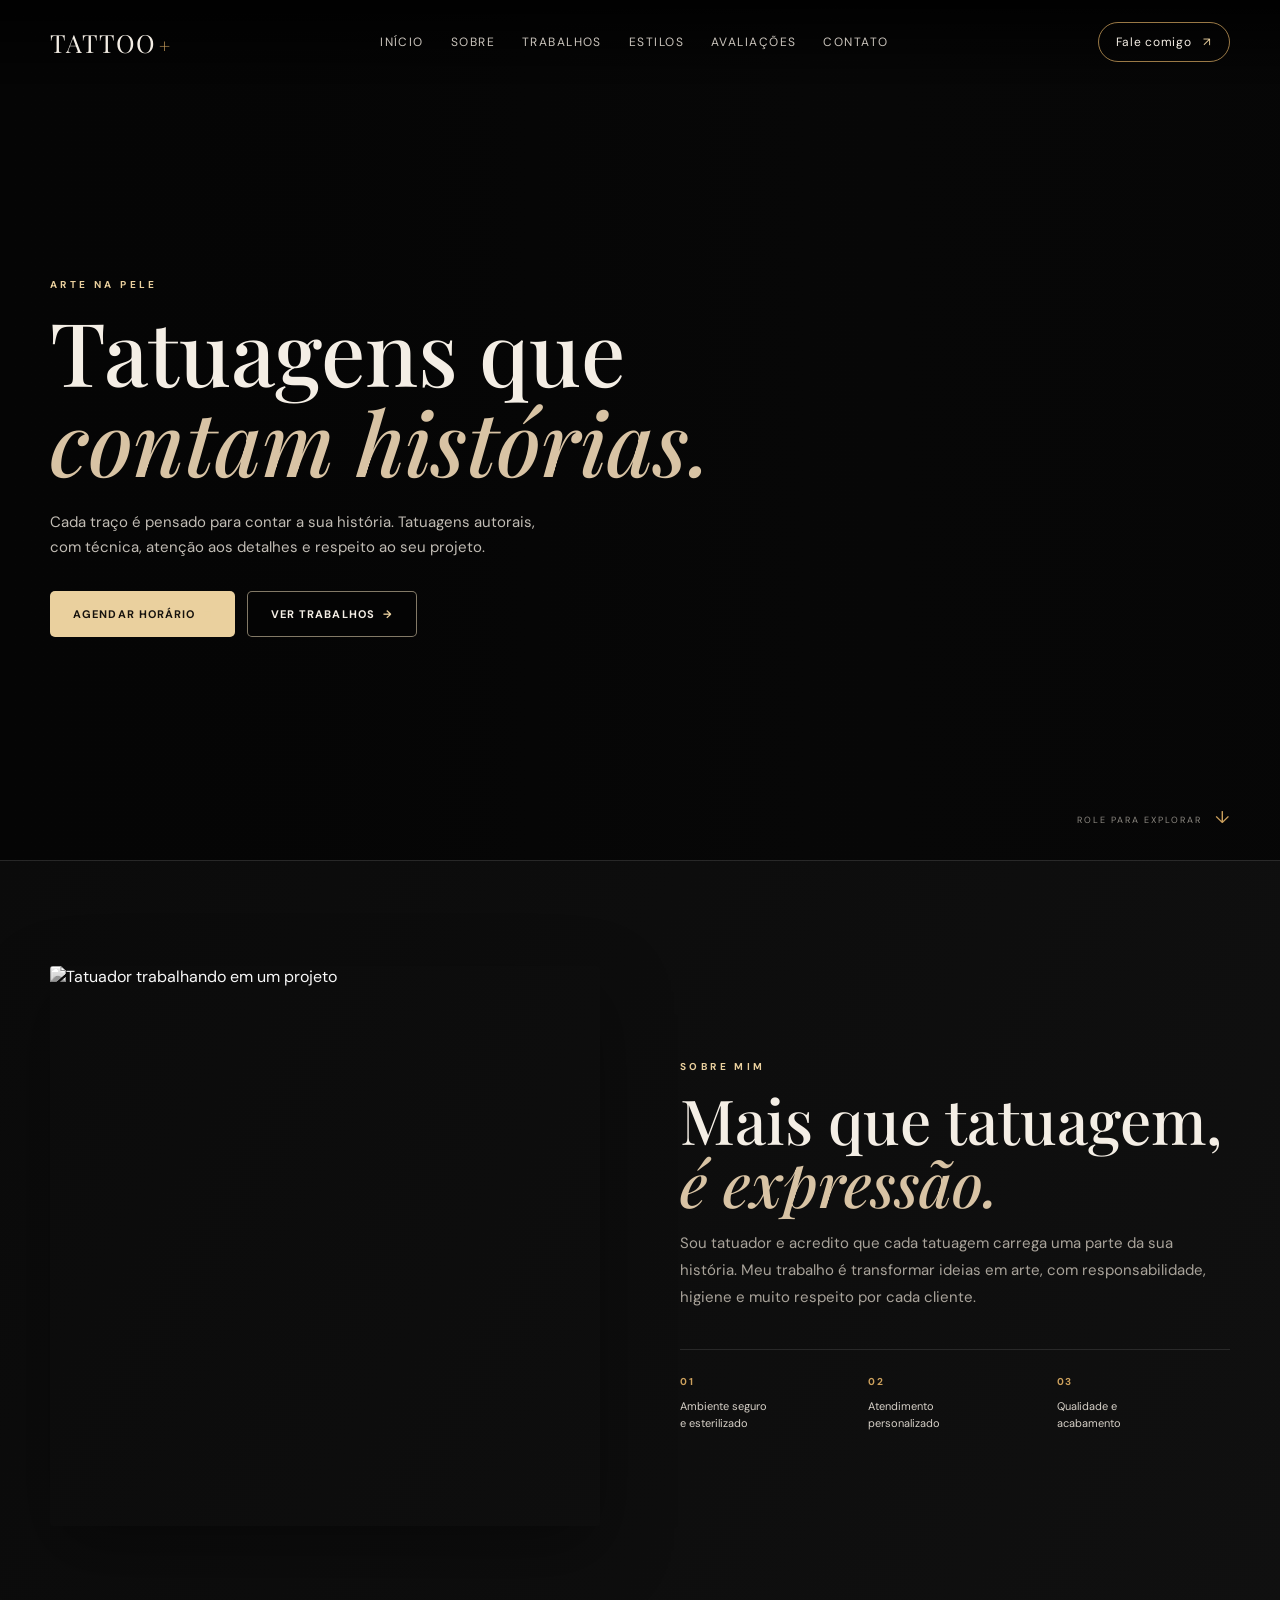
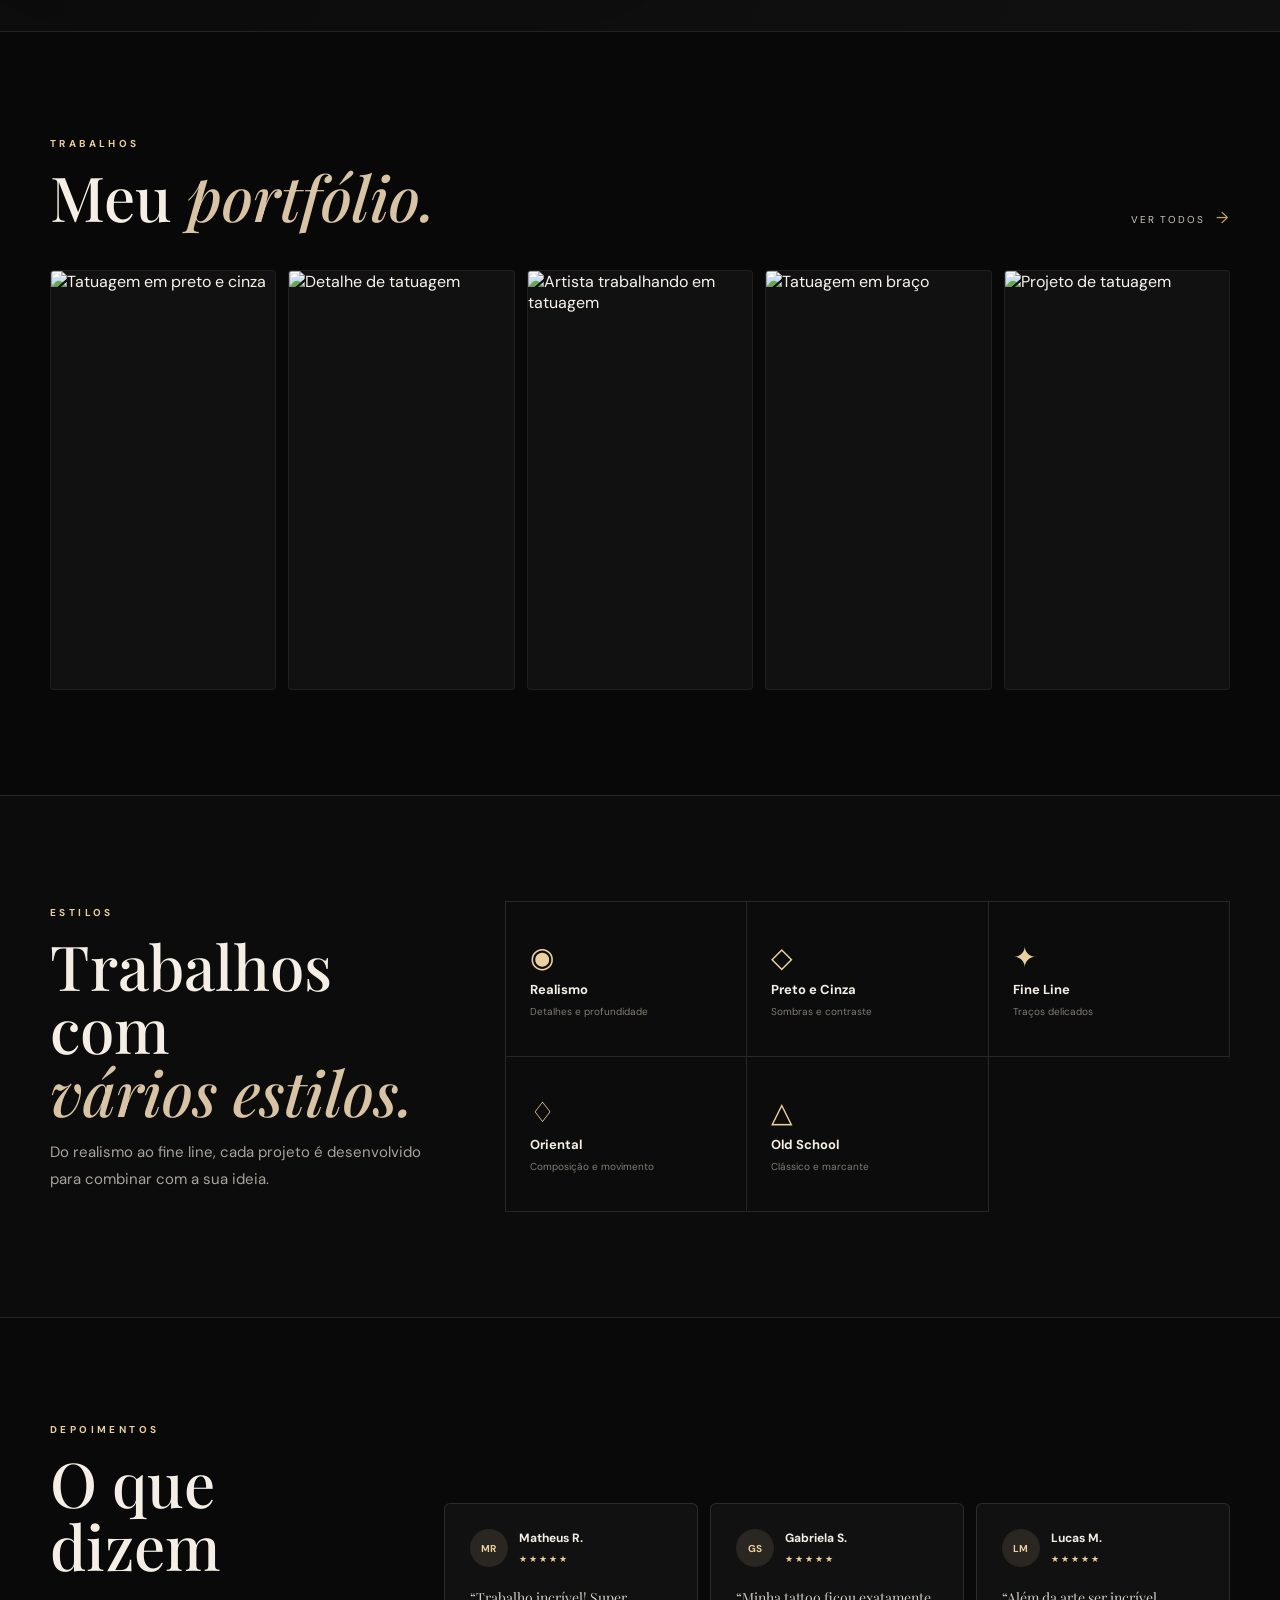
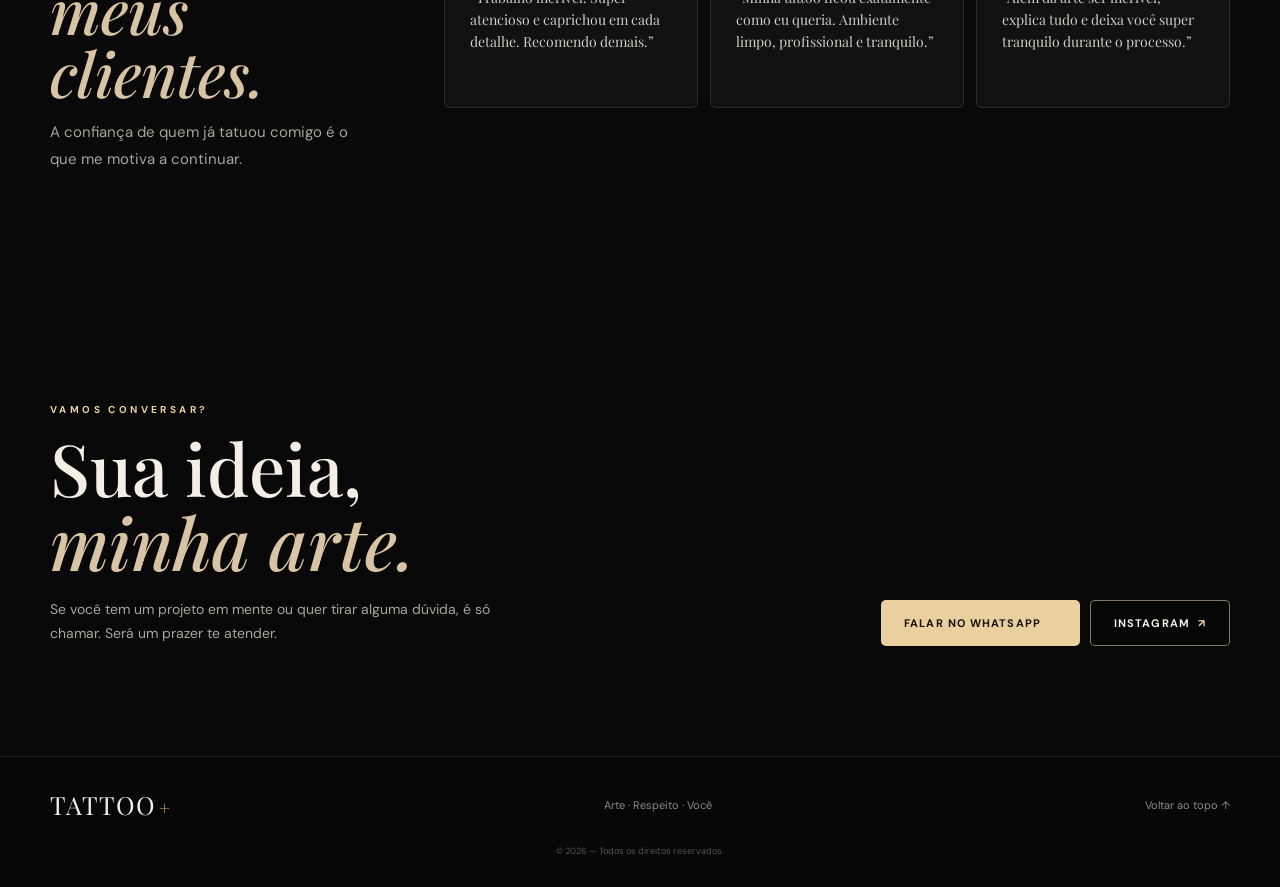
==== index.html @ e22eec67 "feat: criar site do tatuador" ====
<!doctype html><html lang="pt-BR"><head><meta charset="utf-8"><meta name="viewport" content="width=device-width, initial-scale=1"><meta name="description" content="Portfólio de tatuagem — arte autoral, realismo, preto e cinza e projetos personalizados."><title>TATTOO — Arte na pele</title><link rel="preconnect" href="https://fonts.googleapis.com"><link rel="preconnect" href="https://fonts.gstatic.com" crossorigin><link href="https://fonts.googleapis.com/css2?family=DM+Sans:wght@400;500;600;700&family=Playfair+Display:wght@500;600;700&display=swap" rel="stylesheet"><link rel="stylesheet" href="style.css"></head><body><header class="header" id="header"><div class="wrap nav-wrap"><a class="brand" href="#inicio">TATTOO<span>+</span></a><nav class="nav" id="nav"><a href="#inicio">Início</a><a href="#sobre">Sobre</a><a href="#trabalhos">Trabalhos</a><a href="#estilos">Estilos</a><a href="#avaliacoes">Avaliações</a><a href="#contato">Contato</a></nav><a class="nav-cta" href="#contato">Fale comigo <span>↗</span></a><button class="menu" id="menu" aria-label="Abrir menu" aria-expanded="false"><i></i><i></i><i></i></button></div></header><main><section class="hero" id="inicio"><div class="hero-media"></div><div class="hero-shade"></div><div class="wrap hero-content reveal"><p class="kicker">ARTE NA PELE</p><h1>Tatuagens que<br><em>contam histórias.</em></h1><p class="hero-copy">Cada traço é pensado para contar a sua história. Tatuagens autorais, com técnica, atenção aos detalhes e respeito ao seu projeto.</p><div class="actions"><a class="btn gold" href="#contato">Agendar horário <span>↗</span></a><a class="btn outline" href="#trabalhos">Ver trabalhos <span>→</span></a></div></div><div class="scroll-note">ROLE PARA EXPLORAR <span>↓</span></div></section><section class="about section" id="sobre"><div class="wrap about-grid"><div class="about-image reveal"><img src="https://images.unsplash.com/photo-1761276297550-27567ed50a1e?auto=format&fit=crop&fm=jpg&q=80&w=1400" alt="Tatuador trabalhando em um projeto" loading="lazy"></div><div class="about-copy reveal"><p class="kicker">SOBRE MIM</p><h2>Mais que tatuagem,<br><em>é expressão.</em></h2><p>Sou tatuador e acredito que cada tatuagem carrega uma parte da sua história. Meu trabalho é transformar ideias em arte, com responsabilidade, higiene e muito respeito por cada cliente.</p><div class="features"><div><b>01</b><span>Ambiente seguro<br>e esterilizado</span></div><div><b>02</b><span>Atendimento<br>personalizado</span></div><div><b>03</b><span>Qualidade e<br>acabamento</span></div></div></div></div></section><section class="portfolio section" id="trabalhos"><div class="wrap"><div class="section-head reveal"><div><p class="kicker">TRABALHOS</p><h2>Meu <em>portfólio.</em></h2></div><a class="text-link" href="#contato">Ver todos <span>→</span></a></div><div class="gallery reveal"><figure><img src="https://images.unsplash.com/photo-1649352508636-2d2efdb4c5b3?auto=format&fit=crop&fm=jpg&q=80&w=1000" alt="Tatuagem em preto e cinza" loading="lazy"></figure><figure><img src="https://images.unsplash.com/photo-1775135755638-e5172ac4b11b?auto=format&fit=crop&fm=jpg&q=80&w=1000" alt="Detalhe de tatuagem" loading="lazy"></figure><figure><img src="https://images.unsplash.com/photo-1761276297686-f507ca9fe8b6?auto=format&fit=crop&fm=jpg&q=80&w=1000" alt="Artista trabalhando em tatuagem" loading="lazy"></figure><figure><img src="https://images.unsplash.com/photo-1649352508636-2d2efdb4c5b3?auto=format&fit=crop&fm=jpg&q=80&w=1000" alt="Tatuagem em braço" loading="lazy"></figure><figure><img src="https://images.unsplash.com/photo-1649352508636-2d2efdb4c5b3?auto=format&fit=crop&fm=jpg&q=80&w=1000" alt="Projeto de tatuagem" loading="lazy"></figure></div></div></section><section class="styles section" id="estilos"><div class="wrap styles-grid"><div class="style-intro reveal"><p class="kicker">ESTILOS</p><h2>Trabalhos com<br><em>vários estilos.</em></h2><p>Do realismo ao fine line, cada projeto é desenvolvido para combinar com a sua ideia.</p></div><div class="style-list reveal"><div><span class="style-icon">◉</span><b>Realismo</b><small>Detalhes e profundidade</small></div><div><span class="style-icon">◇</span><b>Preto e Cinza</b><small>Sombras e contraste</small></div><div><span class="style-icon">✦</span><b>Fine Line</b><small>Traços delicados</small></div><div><span class="style-icon">♢</span><b>Oriental</b><small>Composição e movimento</small></div><div><span class="style-icon">△</span><b>Old School</b><small>Clássico e marcante</small></div></div></div></section><section class="reviews section" id="avaliacoes"><div class="wrap reviews-grid"><div class="review-intro reveal"><p class="kicker">DEPOIMENTOS</p><h2>O que dizem<br><em>meus clientes.</em></h2><p>A confiança de quem já tatuou comigo é o que me motiva a continuar.</p></div><div class="review-cards reveal"><article><div class="person"><span>MR</span><div><b>Matheus R.</b><small>★★★★★</small></div></div><p>“Trabalho incrível! Super atencioso e caprichou em cada detalhe. Recomendo demais.”</p></article><article><div class="person"><span>GS</span><div><b>Gabriela S.</b><small>★★★★★</small></div></div><p>“Minha tattoo ficou exatamente como eu queria. Ambiente limpo, profissional e tranquilo.”</p></article><article><div class="person"><span>LM</span><div><b>Lucas M.</b><small>★★★★★</small></div></div><p>“Além da arte ser incrível, explica tudo e deixa você super tranquilo durante o processo.”</p></article></div></div></section><section class="contact" id="contato"><div class="contact-bg"></div><div class="contact-shade"></div><div class="wrap contact-inner reveal"><div><p class="kicker">VAMOS CONVERSAR?</p><h2>Sua ideia,<br><em>minha arte.</em></h2><p>Se você tem um projeto em mente ou quer tirar alguma dúvida, é só chamar. Será um prazer te atender.</p></div><div class="contact-actions"><a class="btn gold" href="https://wa.me/5500000000000" target="_blank" rel="noopener">Falar no WhatsApp <span>↗</span></a><a class="btn outline" href="#">Instagram <span>↗</span></a></div></div></section></main><footer class="footer"><div class="wrap footer-inner"><a class="brand" href="#inicio">TATTOO<span>+</span></a><p>Arte · Respeito · Você</p><a href="#inicio">Voltar ao topo ↑</a></div><small>© 2026 — Todos os direitos reservados.</small></footer><script src="script.js"></script></body></html>
---- style.css ----
:root{--bg:#080808;--text:#f4eee5;--muted:#a9a39a;--gold:#cda15d;--gold2:#ead09e;--line:rgba(255,255,255,.11);--ease:cubic-bezier(.2,.75,.25,1)}*{box-sizing:border-box}html{scroll-behavior:smooth}body{margin:0;background:var(--bg);color:var(--text);font-family:'DM Sans',sans-serif}a{color:inherit;text-decoration:none}img{display:block;width:100%;height:100%;object-fit:cover}.wrap{width:min(1180px,calc(100% - 48px));margin:auto}.header{position:fixed;inset:0 0 auto;z-index:50;padding:22px 0;background:linear-gradient(180deg,rgba(0,0,0,.8),transparent);transition:.3s}.header.scrolled{background:rgba(8,8,8,.94);backdrop-filter:blur(12px);border-bottom:1px solid var(--line);padding:14px 0}.nav-wrap{display:flex;align-items:center;gap:35px}.brand{font-family:'Playfair Display',serif;font-size:25px;letter-spacing:.04em;white-space:nowrap}.brand span{color:var(--gold);font-size:19px;margin-left:3px}.nav{display:flex;gap:27px;margin:auto}.nav a{font-size:12px;text-transform:uppercase;letter-spacing:.12em;color:#c9c3bb;position:relative}.nav a:after{content:'';position:absolute;left:0;right:0;bottom:-8px;height:1px;background:var(--gold);transform:scaleX(0);transition:.25s}.nav a:hover:after{transform:scaleX(1)}.nav-cta{border:1px solid rgba(205,161,93,.75);border-radius:999px;padding:11px 17px;font-size:12px;letter-spacing:.06em}.nav-cta span,.btn span{margin-left:8px;color:var(--gold2)}.menu{display:none;background:none;border:1px solid var(--line);padding:9px;width:42px}.menu i{display:block;height:1px;background:#fff;margin:5px 0}.hero{height:min(860px,100vh);min-height:680px;position:relative;display:flex;align-items:center;overflow:hidden}.hero-media{position:absolute;inset:0;background:url('https://images.unsplash.com/photo-1649352508636-2d2efdb4c5b3?auto=format&fit=crop&fm=jpg&q=80&w=2000') center/cover no-repeat;transform:scale(1.03)}.hero-shade{position:absolute;inset:0;background:linear-gradient(90deg,#050505 0%,rgba(5,5,5,.93) 25%,rgba(5,5,5,.3) 65%,rgba(5,5,5,.55)),linear-gradient(0deg,#080808 0%,transparent 35%)}.hero-content{position:relative;z-index:1;padding-top:55px}.kicker{margin:0 0 15px;color:var(--gold2);font-size:10px;letter-spacing:.34em;font-weight:700}.hero h1,.section h2,.contact h2{font-family:'Playfair Display',serif;font-weight:500;line-height:1.02;margin:0}.hero h1{font-size:clamp(50px,7vw,88px);max-width:760px}.hero em,.section h2 em,.contact h2 em{color:#d8c3a4;font-style:italic}.hero-copy{max-width:510px;color:#c1bcb4;line-height:1.7;font-size:15px;margin:24px 0 30px}.actions{display:flex;gap:12px;flex-wrap:wrap}.btn{display:inline-flex;align-items:center;justify-content:center;padding:15px 23px;border-radius:5px;font-size:11px;text-transform:uppercase;letter-spacing:.1em;font-weight:700;transition:.25s}.btn.gold{background:var(--gold2);color:#17130e}.btn.gold:hover{transform:translateY(-2px);background:#f1ddb6}.btn.outline{border:1px solid rgba(235,218,184,.55);background:rgba(0,0,0,.18)}.btn.outline:hover{border-color:var(--gold);background:rgba(205,161,93,.08)}.scroll-note{position:absolute;right:48px;bottom:32px;font-size:9px;letter-spacing:.22em;color:#8d8982}.scroll-note span{font-size:17px;color:var(--gold);margin-left:9px}.section{padding:105px 0;border-top:1px solid var(--line)}.about{background:linear-gradient(120deg,#0b0b0b,#101010)}.about-grid{display:grid;grid-template-columns:1fr 1fr;gap:80px;align-items:center}.about-image{height:560px;border-radius:3px;overflow:hidden;box-shadow:0 25px 70px rgba(0,0,0,.35)}.about-image img{filter:grayscale(1) contrast(1.08)}.about h2,.portfolio h2,.styles h2,.reviews h2{font-size:clamp(40px,5vw,62px)}.about-copy>p:not(.kicker),.style-intro>p:not(.kicker),.review-intro>p:not(.kicker){color:var(--muted);line-height:1.8;font-size:15px;max-width:540px}.features{display:grid;grid-template-columns:repeat(3,1fr);gap:15px;margin-top:38px;padding-top:25px;border-top:1px solid var(--line)}.features div{display:flex;gap:10px;flex-direction:column}.features b{font-size:10px;color:var(--gold);letter-spacing:.15em}.features span{font-size:11px;color:#d6d0c7;line-height:1.55}.portfolio{background:#080808}.section-head{display:flex;justify-content:space-between;align-items:end;margin-bottom:42px}.text-link{font-size:10px;text-transform:uppercase;letter-spacing:.18em;color:#cfc8bd}.text-link span{color:var(--gold);font-size:16px;margin-left:7px}.gallery{display:grid;grid-template-columns:repeat(5,1fr);gap:12px}.gallery figure{margin:0;height:420px;overflow:hidden;border-radius:4px;background:#111;border:1px solid rgba(255,255,255,.06)}.gallery img{transition:transform .6s var(--ease);filter:saturate(.78) contrast(1.05)}.gallery figure:hover img{transform:scale(1.06)}.styles{background:#0c0c0c}.styles-grid{display:grid;grid-template-columns:.85fr 1.6fr;gap:70px;align-items:center}.style-list{display:grid;grid-template-columns:repeat(3,1fr);border-top:1px solid var(--line);border-left:1px solid var(--line)}.style-list>div{min-height:155px;padding:24px;border-right:1px solid var(--line);border-bottom:1px solid var(--line);display:flex;flex-direction:column;justify-content:center;gap:7px;transition:.25s}.style-list>div:hover{background:#141414}.style-icon{font-size:28px;color:var(--gold2);font-family:serif}.style-list b{font-size:13px}.style-list small{font-size:10px;color:#817c75}.reviews{background:#090909}.reviews-grid{display:grid;grid-template-columns:.7fr 1.7fr;gap:70px;align-items:center}.review-cards{display:grid;grid-template-columns:repeat(3,1fr);gap:12px}.review-cards article{background:#111;border:1px solid var(--line);padding:25px;border-radius:6px;min-height:205px}.person{display:flex;align-items:center;gap:11px;margin-bottom:20px}.person>span{width:38px;height:38px;border-radius:50%;display:grid;place-items:center;background:#2a2621;color:var(--gold2);font-size:10px;font-weight:700}.person b{display:block;font-size:12px}.person small{color:var(--gold2);letter-spacing:2px;font-size:9px}.review-cards p{font-family:'Playfair Display',serif;color:#d0cbc4;line-height:1.55;font-size:14px;margin:0}.contact{position:relative;overflow:hidden;padding:110px 0}.contact-bg{position:absolute;inset:0;background:url('https://images.unsplash.com/photo-1761276297550-27567ed50a1e?auto=format&fit=crop&fm=jpg&q=80&w=1600') center/cover;filter:grayscale(1);opacity:.25}.contact-shade{position:absolute;inset:0;background:linear-gradient(90deg,#080808 10%,rgba(8,8,8,.78),#080808)}.contact-inner{position:relative;display:flex;justify-content:space-between;align-items:end;gap:50px}.contact h2{font-size:clamp(48px,6vw,72px)}.contact-inner>div:first-child>p:last-child{max-width:470px;color:#aaa49c;line-height:1.7;font-size:14px;margin:20px 0 0}.contact-actions{display:flex;gap:10px;flex-wrap:wrap}.footer{border-top:1px solid var(--line);padding:30px 0;background:#070707}.footer-inner{display:flex;align-items:center;justify-content:space-between;color:#8f8981;font-size:11px}.footer small{display:block;text-align:center;color:#57534e;margin-top:22px;font-size:9px}.footer .brand{color:#eee}.reveal{opacity:1;transform:none}@media(max-width:900px){.nav{display:none}.nav-cta{display:none}.menu{display:block;margin-left:auto}.header.menu-open{background:#090909}.header.menu-open .nav{display:flex;position:absolute;top:100%;left:0;right:0;padding:22px 24px;flex-direction:column;gap:20px;background:#090909;border-bottom:1px solid var(--line)}.hero{min-height:720px}.hero-media{background-position:62% center}.hero-shade{background:linear-gradient(90deg,#050505 0%,rgba(5,5,5,.82) 45%,rgba(5,5,5,.3) 100%),linear-gradient(0deg,#080808,transparent 45%)}.about-grid,.styles-grid,.reviews-grid{grid-template-columns:1fr;gap:45px}.about-image{height:430px}.gallery{grid-template-columns:repeat(2,1fr)}.gallery figure{height:330px}.gallery figure:last-child{display:none}.style-list{grid-template-columns:repeat(2,1fr)}.review-cards{grid-template-columns:1fr}.contact-inner{flex-direction:column;align-items:flex-start}.footer-inner{gap:15px;flex-wrap:wrap}.scroll-note{right:22px}}@media(max-width:560px){.wrap{width:min(100% - 32px,1180px)}.header{padding:16px 0}.hero{min-height:680px}.hero h1{font-size:48px}.hero-copy{font-size:14px}.section{padding:78px 0}.about-image{height:330px}.features{grid-template-columns:1fr}.gallery{grid-template-columns:1fr 1fr;gap:8px}.gallery figure{height:260px}.style-list{grid-template-columns:1fr 1fr}.style-list>div{min-height:130px;padding:17px}.contact{padding:85px 0}.contact h2{font-size:50px}.contact-actions{width:100%}.contact-actions .btn{width:100%}.footer-inner{flex-direction:column;align-items:flex-start}}
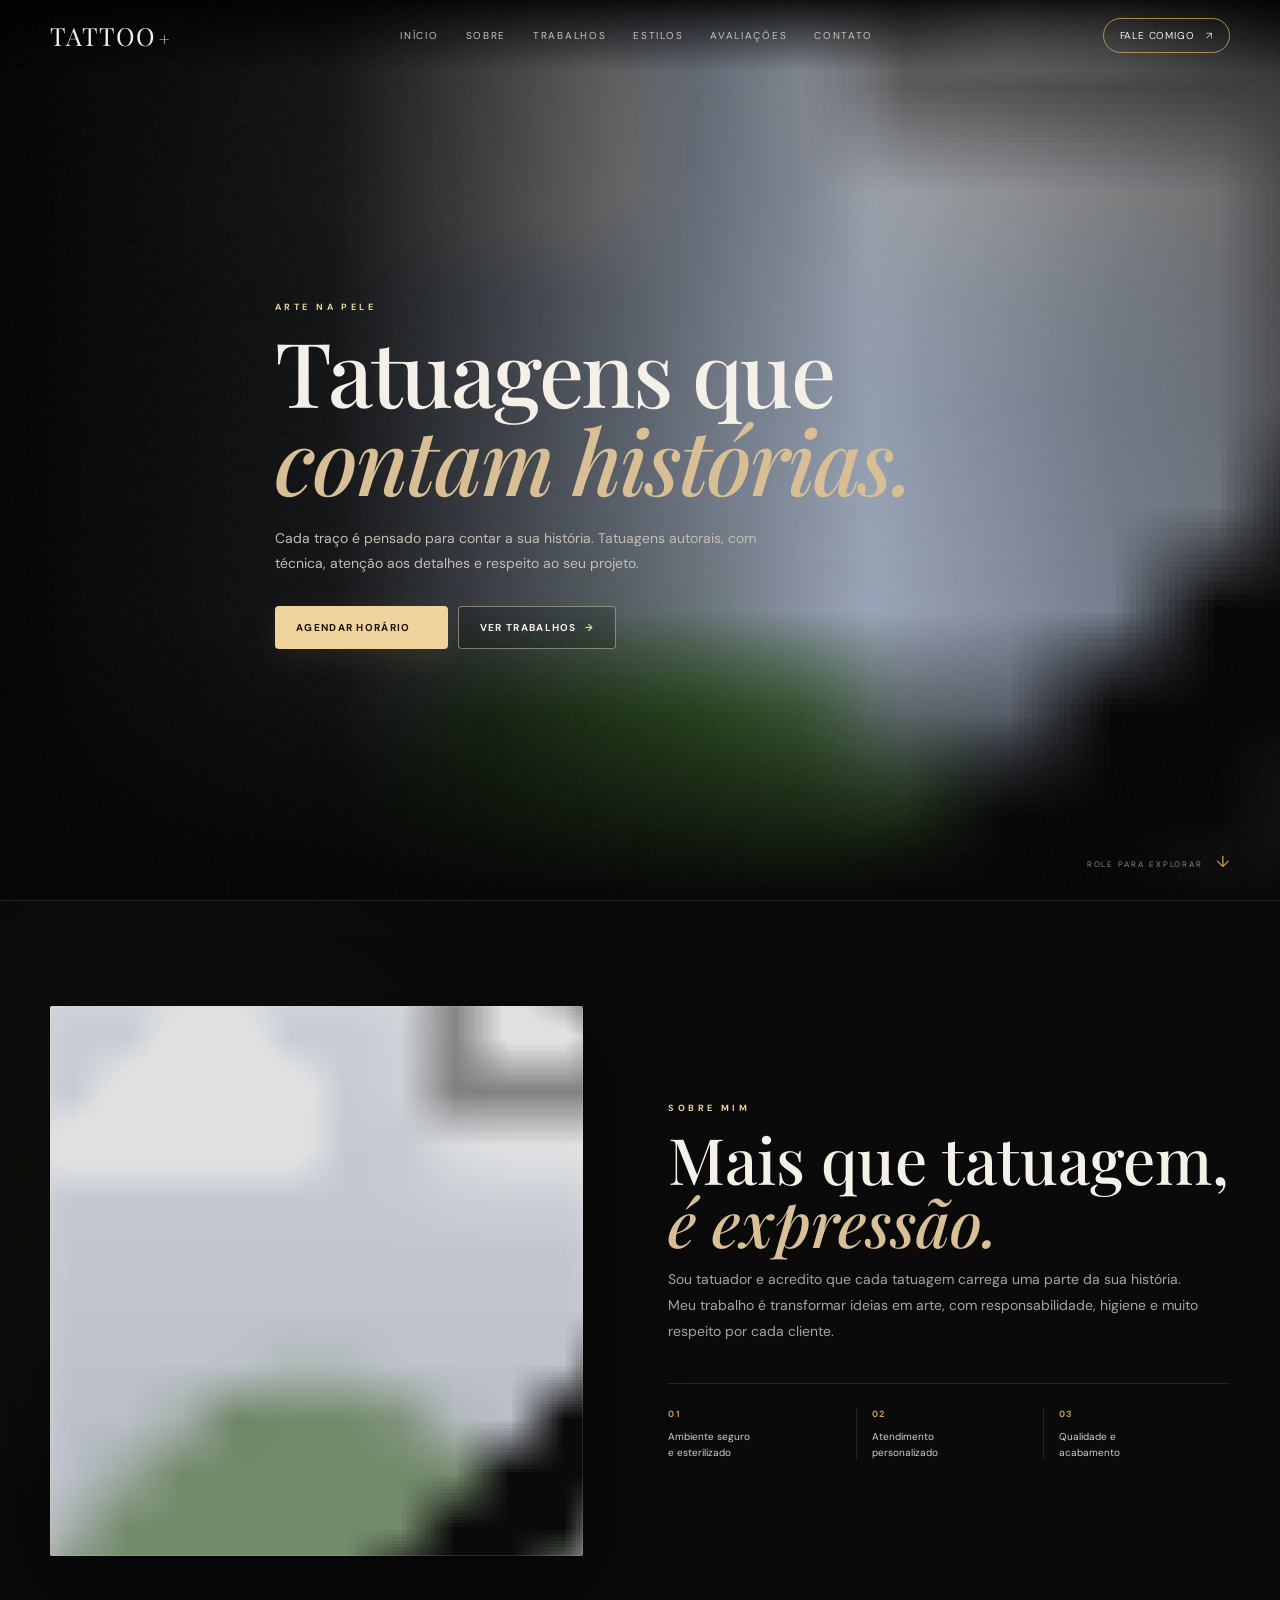
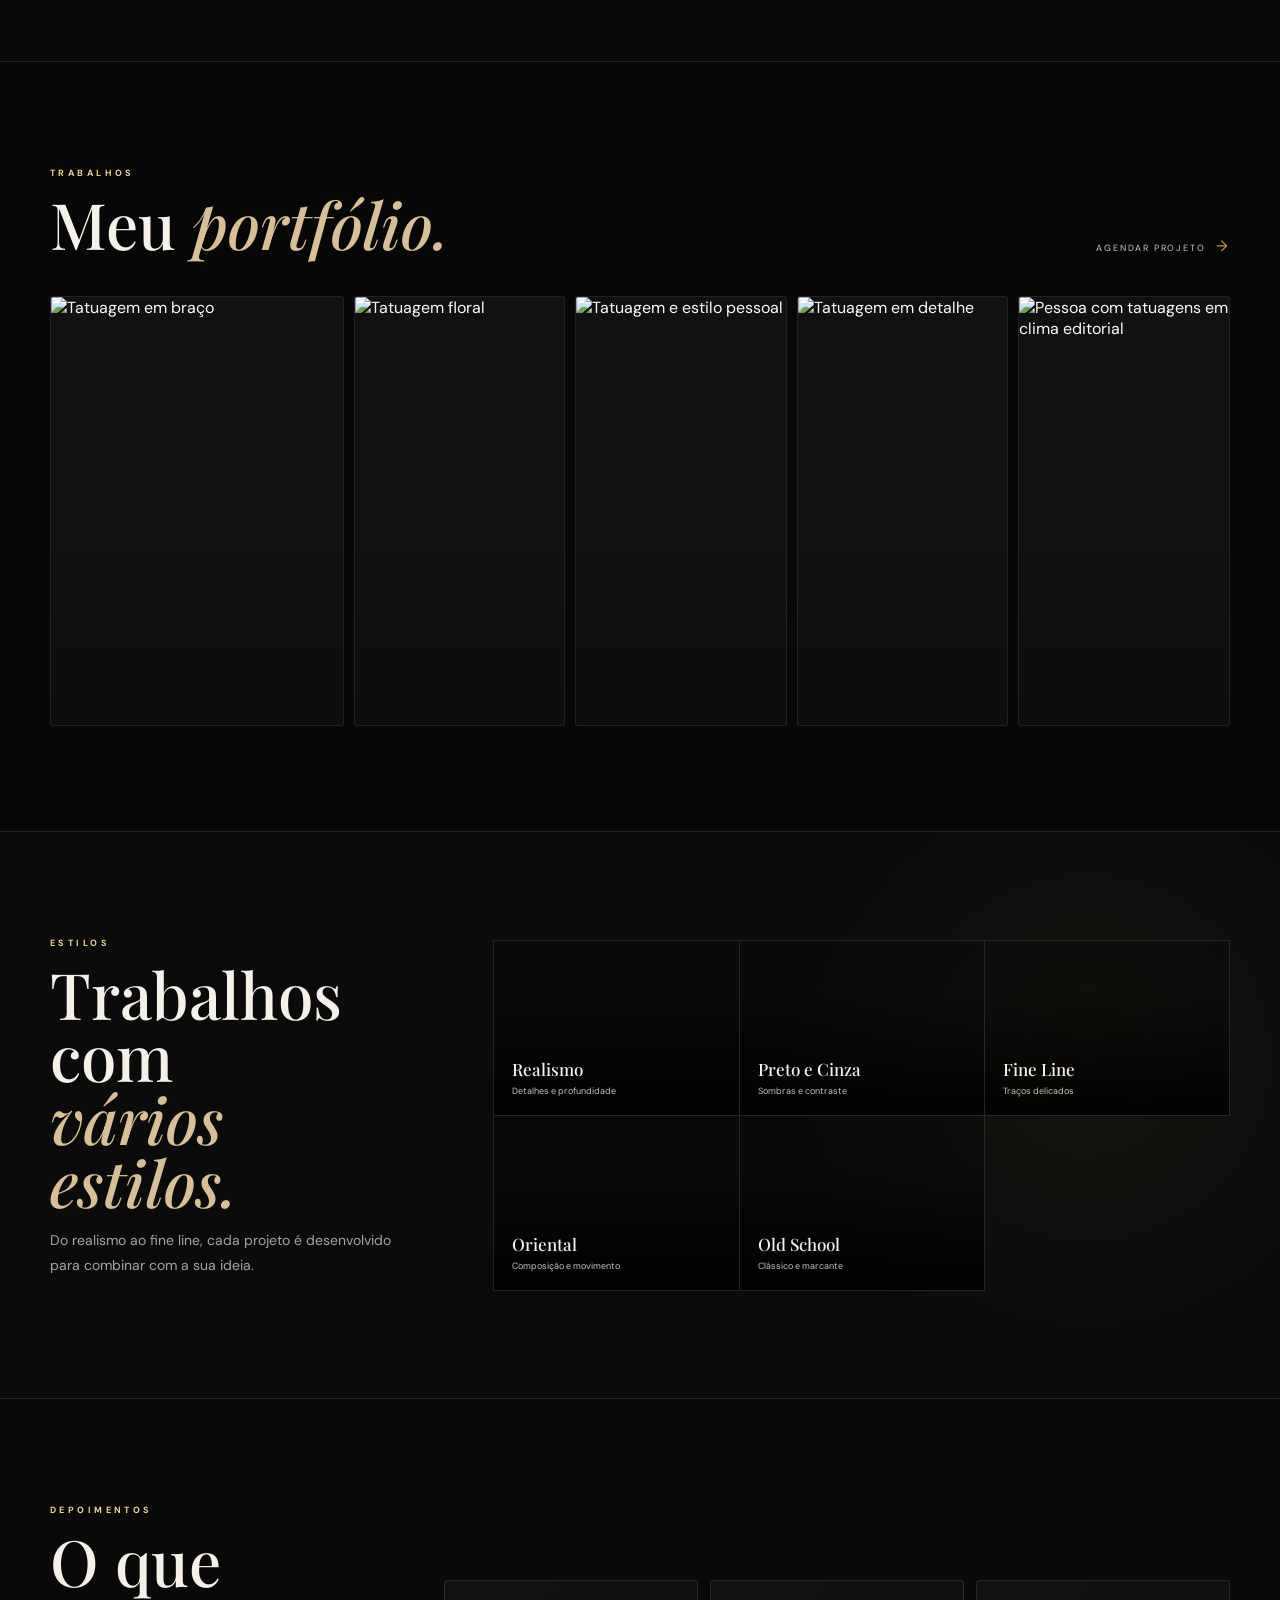
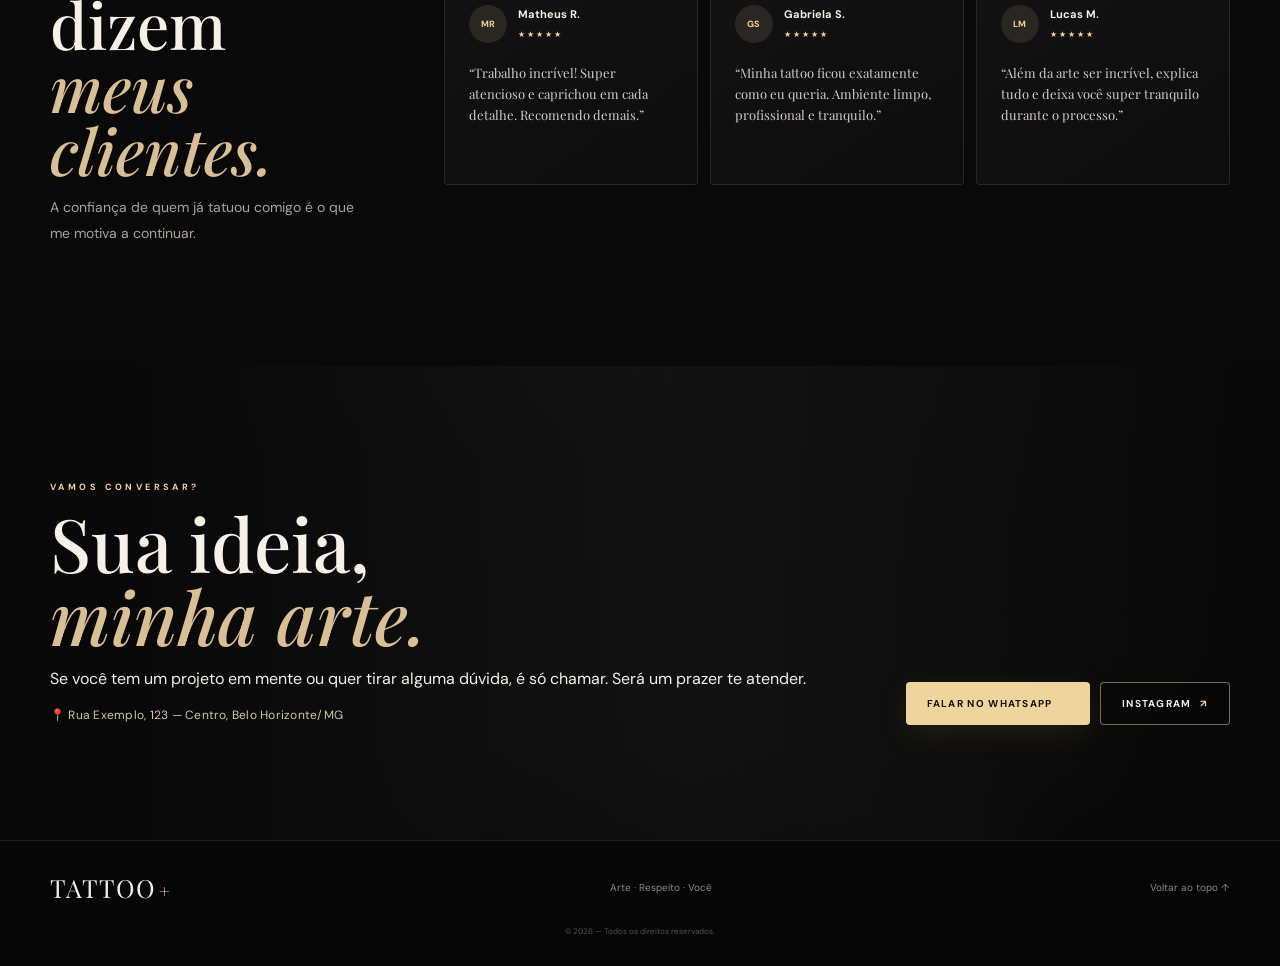
==== commit 4e85a8b0: "Polish page structure and replace repeated imagery" ====
--- a/index.html
+++ b/index.html
@@ -1 +1 @@
-<!doctype html><html lang="pt-BR"><head><meta charset="utf-8"><meta name="viewport" content="width=device-width, initial-scale=1"><meta name="description" content="Portfólio de tatuagem — arte autoral, realismo, preto e cinza e projetos personalizados."><title>TATTOO — Arte na pele</title><link rel="preconnect" href="https://fonts.googleapis.com"><link rel="preconnect" href="https://fonts.gstatic.com" crossorigin><link href="https://fonts.googleapis.com/css2?family=DM+Sans:wght@400;500;600;700&family=Playfair+Display:wght@500;600;700&display=swap" rel="stylesheet"><link rel="stylesheet" href="style.css"></head><body><header class="header" id="header"><div class="wrap nav-wrap"><a class="brand" href="#inicio">TATTOO<span>+</span></a><nav class="nav" id="nav"><a href="#inicio">Início</a><a href="#sobre">Sobre</a><a href="#trabalhos">Trabalhos</a><a href="#estilos">Estilos</a><a href="#avaliacoes">Avaliações</a><a href="#contato">Contato</a></nav><a class="nav-cta" href="#contato">Fale comigo <span>↗</span></a><button class="menu" id="menu" aria-label="Abrir menu" aria-expanded="false"><i></i><i></i><i></i></button></div></header><main><section class="hero" id="inicio"><div class="hero-media"></div><div class="hero-shade"></div><div class="wrap hero-content reveal"><p class="kicker">ARTE NA PELE</p><h1>Tatuagens que<br><em>contam histórias.</em></h1><p class="hero-copy">Cada traço é pensado para contar a sua história. Tatuagens autorais, com técnica, atenção aos detalhes e respeito ao seu projeto.</p><div class="actions"><a class="btn gold" href="#contato">Agendar horário <span>↗</span></a><a class="btn outline" href="#trabalhos">Ver trabalhos <span>→</span></a></div></div><div class="scroll-note">ROLE PARA EXPLORAR <span>↓</span></div></section><section class="about section" id="sobre"><div class="wrap about-grid"><div class="about-image reveal"><img src="https://images.unsplash.com/photo-1761276297550-27567ed50a1e?auto=format&fit=crop&fm=jpg&q=80&w=1400" alt="Tatuador trabalhando em um projeto" loading="lazy"></div><div class="about-copy reveal"><p class="kicker">SOBRE MIM</p><h2>Mais que tatuagem,<br><em>é expressão.</em></h2><p>Sou tatuador e acredito que cada tatuagem carrega uma parte da sua história. Meu trabalho é transformar ideias em arte, com responsabilidade, higiene e muito respeito por cada cliente.</p><div class="features"><div><b>01</b><span>Ambiente seguro<br>e esterilizado</span></div><div><b>02</b><span>Atendimento<br>personalizado</span></div><div><b>03</b><span>Qualidade e<br>acabamento</span></div></div></div></div></section><section class="portfolio section" id="trabalhos"><div class="wrap"><div class="section-head reveal"><div><p class="kicker">TRABALHOS</p><h2>Meu <em>portfólio.</em></h2></div><a class="text-link" href="#contato">Ver todos <span>→</span></a></div><div class="gallery reveal"><figure><img src="https://images.unsplash.com/photo-1649352508636-2d2efdb4c5b3?auto=format&fit=crop&fm=jpg&q=80&w=1000" alt="Tatuagem em preto e cinza" loading="lazy"></figure><figure><img src="https://images.unsplash.com/photo-1775135755638-e5172ac4b11b?auto=format&fit=crop&fm=jpg&q=80&w=1000" alt="Detalhe de tatuagem" loading="lazy"></figure><figure><img src="https://images.unsplash.com/photo-1761276297686-f507ca9fe8b6?auto=format&fit=crop&fm=jpg&q=80&w=1000" alt="Artista trabalhando em tatuagem" loading="lazy"></figure><figure><img src="https://images.unsplash.com/photo-1649352508636-2d2efdb4c5b3?auto=format&fit=crop&fm=jpg&q=80&w=1000" alt="Tatuagem em braço" loading="lazy"></figure><figure><img src="https://images.unsplash.com/photo-1649352508636-2d2efdb4c5b3?auto=format&fit=crop&fm=jpg&q=80&w=1000" alt="Projeto de tatuagem" loading="lazy"></figure></div></div></section><section class="styles section" id="estilos"><div class="wrap styles-grid"><div class="style-intro reveal"><p class="kicker">ESTILOS</p><h2>Trabalhos com<br><em>vários estilos.</em></h2><p>Do realismo ao fine line, cada projeto é desenvolvido para combinar com a sua ideia.</p></div><div class="style-list reveal"><div><span class="style-icon">◉</span><b>Realismo</b><small>Detalhes e profundidade</small></div><div><span class="style-icon">◇</span><b>Preto e Cinza</b><small>Sombras e contraste</small></div><div><span class="style-icon">✦</span><b>Fine Line</b><small>Traços delicados</small></div><div><span class="style-icon">♢</span><b>Oriental</b><small>Composição e movimento</small></div><div><span class="style-icon">△</span><b>Old School</b><small>Clássico e marcante</small></div></div></div></section><section class="reviews section" id="avaliacoes"><div class="wrap reviews-grid"><div class="review-intro reveal"><p class="kicker">DEPOIMENTOS</p><h2>O que dizem<br><em>meus clientes.</em></h2><p>A confiança de quem já tatuou comigo é o que me motiva a continuar.</p></div><div class="review-cards reveal"><article><div class="person"><span>MR</span><div><b>Matheus R.</b><small>★★★★★</small></div></div><p>“Trabalho incrível! Super atencioso e caprichou em cada detalhe. Recomendo demais.”</p></article><article><div class="person"><span>GS</span><div><b>Gabriela S.</b><small>★★★★★</small></div></div><p>“Minha tattoo ficou exatamente como eu queria. Ambiente limpo, profissional e tranquilo.”</p></article><article><div class="person"><span>LM</span><div><b>Lucas M.</b><small>★★★★★</small></div></div><p>“Além da arte ser incrível, explica tudo e deixa você super tranquilo durante o processo.”</p></article></div></div></section><section class="contact" id="contato"><div class="contact-bg"></div><div class="contact-shade"></div><div class="wrap contact-inner reveal"><div><p class="kicker">VAMOS CONVERSAR?</p><h2>Sua ideia,<br><em>minha arte.</em></h2><p>Se você tem um projeto em mente ou quer tirar alguma dúvida, é só chamar. Será um prazer te atender.</p></div><div class="contact-actions"><a class="btn gold" href="https://wa.me/5500000000000" target="_blank" rel="noopener">Falar no WhatsApp <span>↗</span></a><a class="btn outline" href="#">Instagram <span>↗</span></a></div></div></section></main><footer class="footer"><div class="wrap footer-inner"><a class="brand" href="#inicio">TATTOO<span>+</span></a><p>Arte · Respeito · Você</p><a href="#inicio">Voltar ao topo ↑</a></div><small>© 2026 — Todos os direitos reservados.</small></footer><script src="script.js"></script></body></html>+<!doctype html><html lang="pt-BR"><head><meta charset="utf-8"><meta name="viewport" content="width=device-width, initial-scale=1"><meta name="description" content="Portfólio de tatuagem — arte autoral, realismo, preto e cinza e projetos personalizados."><title>TATTOO — Arte na pele</title><link rel="preconnect" href="https://fonts.googleapis.com"><link rel="preconnect" href="https://fonts.gstatic.com" crossorigin><link href="https://fonts.googleapis.com/css2?family=DM+Sans:wght@400;500;600;700&family=Playfair+Display:wght@500;600;700&display=swap" rel="stylesheet"><link rel="stylesheet" href="style.css"></head><body><header class="header" id="header"><div class="wrap nav-wrap"><a class="brand" href="#inicio">TATTOO<span>+</span></a><nav class="nav" id="nav"><a href="#inicio">Início</a><a href="#sobre">Sobre</a><a href="#trabalhos">Trabalhos</a><a href="#estilos">Estilos</a><a href="#avaliacoes">Avaliações</a><a href="#contato">Contato</a></nav><a class="nav-cta" href="#contato">Fale comigo <span>↗</span></a><button class="menu" id="menu" aria-label="Abrir menu" aria-expanded="false"><i></i><i></i><i></i></button></div></header><main><section class="hero" id="inicio"><div class="hero-media"></div><div class="hero-shade"></div><div class="wrap hero-content reveal"><p class="kicker">ARTE NA PELE</p><h1>Tatuagens que<br><em>contam histórias.</em></h1><p class="hero-copy">Cada traço é pensado para contar a sua história. Tatuagens autorais, com técnica, atenção aos detalhes e respeito ao seu projeto.</p><div class="actions"><a class="btn gold" href="#contato">Agendar horário <span>↗</span></a><a class="btn outline" href="#trabalhos">Ver trabalhos <span>→</span></a></div></div><div class="scroll-note">ROLE PARA EXPLORAR <span>↓</span></div></section><section class="about section" id="sobre"><div class="wrap about-grid"><div class="about-image reveal"><img src="assets/about.svg" alt="Tatuador trabalhando em um projeto" loading="lazy"></div><div class="about-copy reveal"><p class="kicker">SOBRE MIM</p><h2>Mais que tatuagem,<br><em>é expressão.</em></h2><p>Sou tatuador e acredito que cada tatuagem carrega uma parte da sua história. Meu trabalho é transformar ideias em arte, com responsabilidade, higiene e muito respeito por cada cliente.</p><div class="features"><div><b>01</b><span>Ambiente seguro<br>e esterilizado</span></div><div><b>02</b><span>Atendimento<br>personalizado</span></div><div><b>03</b><span>Qualidade e<br>acabamento</span></div></div></div></div></section><section class="portfolio section" id="trabalhos"><div class="wrap"><div class="section-head reveal"><div><p class="kicker">TRABALHOS</p><h2>Meu <em>portfólio.</em></h2></div><a class="text-link" href="#contato">Agendar projeto <span>→</span></a></div><div class="gallery reveal"><figure><img src="https://images.unsplash.com/photo-1714787283989-0c9595dcbf90?auto=format&fit=crop&q=88&w=1200" alt="Tatuagem em braço" loading="lazy"></figure><figure><img src="https://images.unsplash.com/photo-1559577638-ccfeeb3eca64?auto=format&fit=crop&q=88&w=1200" alt="Tatuagem floral" loading="lazy"></figure><figure><img src="https://images.unsplash.com/photo-1598816639574-47ef99da24fd?auto=format&fit=crop&q=88&w=1200" alt="Tatuagem e estilo pessoal" loading="lazy"></figure><figure><img src="https://images.unsplash.com/photo-1570459528211-1318e6f9b782?auto=format&fit=crop&q=88&w=1200" alt="Tatuagem em detalhe" loading="lazy"></figure><figure><img src="https://images.unsplash.com/photo-1764697550885-c38301d31651?auto=format&fit=crop&q=88&w=1200" alt="Pessoa com tatuagens em clima editorial" loading="lazy"></figure></div></div></section><section class="styles section" id="estilos"><div class="wrap styles-grid"><div class="style-intro reveal"><p class="kicker">ESTILOS</p><h2>Trabalhos com<br><em>vários estilos.</em></h2><p>Do realismo ao fine line, cada projeto é desenvolvido para combinar com a sua ideia.</p></div><div class="style-list reveal"><div><span class="style-icon">◉</span><b>Realismo</b><small>Detalhes e profundidade</small></div><div><span class="style-icon">◇</span><b>Preto e Cinza</b><small>Sombras e contraste</small></div><div><span class="style-icon">✦</span><b>Fine Line</b><small>Traços delicados</small></div><div><span class="style-icon">♢</span><b>Oriental</b><small>Composição e movimento</small></div><div><span class="style-icon">△</span><b>Old School</b><small>Clássico e marcante</small></div></div></div></section><section class="reviews section" id="avaliacoes"><div class="wrap reviews-grid"><div class="review-intro reveal"><p class="kicker">DEPOIMENTOS</p><h2>O que dizem<br><em>meus clientes.</em></h2><p>A confiança de quem já tatuou comigo é o que me motiva a continuar.</p></div><div class="review-cards reveal"><article><div class="person"><span>MR</span><div><b>Matheus R.</b><small>★★★★★</small></div></div><p>“Trabalho incrível! Super atencioso e caprichou em cada detalhe. Recomendo demais.”</p></article><article><div class="person"><span>GS</span><div><b>Gabriela S.</b><small>★★★★★</small></div></div><p>“Minha tattoo ficou exatamente como eu queria. Ambiente limpo, profissional e tranquilo.”</p></article><article><div class="person"><span>LM</span><div><b>Lucas M.</b><small>★★★★★</small></div></div><p>“Além da arte ser incrível, explica tudo e deixa você super tranquilo durante o processo.”</p></article></div></div></section><section class="contact" id="contato"><div class="contact-bg"></div><div class="contact-shade"></div><div class="wrap contact-inner reveal"><div><p class="kicker">VAMOS CONVERSAR?</p><h2>Sua ideia,<br><em>minha arte.</em></h2><p>Se você tem um projeto em mente ou quer tirar alguma dúvida, é só chamar. Será um prazer te atender.</p><p class="studio-address">📍 Rua Exemplo, 123 — Centro, Belo Horizonte/MG</p></div><div class="contact-actions"><a class="btn gold" href="https://wa.me/5500000000000" target="_blank" rel="noopener">Falar no WhatsApp <span>↗</span></a><a class="btn outline" href="#">Instagram <span>↗</span></a></div></div></section></main><footer class="footer"><div class="wrap footer-inner"><a class="brand" href="#inicio">TATTOO<span>+</span></a><p>Arte · Respeito · Você</p><a href="#inicio">Voltar ao topo ↑</a></div><small>© 2026 — Todos os direitos reservados.</small></footer><script src="script.js"></script></body></html>
--- a/style.css
+++ b/style.css
@@ -1 +1 @@
-:root{--bg:#080808;--text:#f4eee5;--muted:#a9a39a;--gold:#cda15d;--gold2:#ead09e;--line:rgba(255,255,255,.11);--ease:cubic-bezier(.2,.75,.25,1)}*{box-sizing:border-box}html{scroll-behavior:smooth}body{margin:0;background:var(--bg);color:var(--text);font-family:'DM Sans',sans-serif}a{color:inherit;text-decoration:none}img{display:block;width:100%;height:100%;object-fit:cover}.wrap{width:min(1180px,calc(100% - 48px));margin:auto}.header{position:fixed;inset:0 0 auto;z-index:50;padding:22px 0;background:linear-gradient(180deg,rgba(0,0,0,.8),transparent);transition:.3s}.header.scrolled{background:rgba(8,8,8,.94);backdrop-filter:blur(12px);border-bottom:1px solid var(--line);padding:14px 0}.nav-wrap{display:flex;align-items:center;gap:35px}.brand{font-family:'Playfair Display',serif;font-size:25px;letter-spacing:.04em;white-space:nowrap}.brand span{color:var(--gold);font-size:19px;margin-left:3px}.nav{display:flex;gap:27px;margin:auto}.nav a{font-size:12px;text-transform:uppercase;letter-spacing:.12em;color:#c9c3bb;position:relative}.nav a:after{content:'';position:absolute;left:0;right:0;bottom:-8px;height:1px;background:var(--gold);transform:scaleX(0);transition:.25s}.nav a:hover:after{transform:scaleX(1)}.nav-cta{border:1px solid rgba(205,161,93,.75);border-radius:999px;padding:11px 17px;font-size:12px;letter-spacing:.06em}.nav-cta span,.btn span{margin-left:8px;color:var(--gold2)}.menu{display:none;background:none;border:1px solid var(--line);padding:9px;width:42px}.menu i{display:block;height:1px;background:#fff;margin:5px 0}.hero{height:min(860px,100vh);min-height:680px;position:relative;display:flex;align-items:center;overflow:hidden}.hero-media{position:absolute;inset:0;background:url('https://images.unsplash.com/photo-1649352508636-2d2efdb4c5b3?auto=format&fit=crop&fm=jpg&q=80&w=2000') center/cover no-repeat;transform:scale(1.03)}.hero-shade{position:absolute;inset:0;background:linear-gradient(90deg,#050505 0%,rgba(5,5,5,.93) 25%,rgba(5,5,5,.3) 65%,rgba(5,5,5,.55)),linear-gradient(0deg,#080808 0%,transparent 35%)}.hero-content{position:relative;z-index:1;padding-top:55px}.kicker{margin:0 0 15px;color:var(--gold2);font-size:10px;letter-spacing:.34em;font-weight:700}.hero h1,.section h2,.contact h2{font-family:'Playfair Display',serif;font-weight:500;line-height:1.02;margin:0}.hero h1{font-size:clamp(50px,7vw,88px);max-width:760px}.hero em,.section h2 em,.contact h2 em{color:#d8c3a4;font-style:italic}.hero-copy{max-width:510px;color:#c1bcb4;line-height:1.7;font-size:15px;margin:24px 0 30px}.actions{display:flex;gap:12px;flex-wrap:wrap}.btn{display:inline-flex;align-items:center;justify-content:center;padding:15px 23px;border-radius:5px;font-size:11px;text-transform:uppercase;letter-spacing:.1em;font-weight:700;transition:.25s}.btn.gold{background:var(--gold2);color:#17130e}.btn.gold:hover{transform:translateY(-2px);background:#f1ddb6}.btn.outline{border:1px solid rgba(235,218,184,.55);background:rgba(0,0,0,.18)}.btn.outline:hover{border-color:var(--gold);background:rgba(205,161,93,.08)}.scroll-note{position:absolute;right:48px;bottom:32px;font-size:9px;letter-spacing:.22em;color:#8d8982}.scroll-note span{font-size:17px;color:var(--gold);margin-left:9px}.section{padding:105px 0;border-top:1px solid var(--line)}.about{background:linear-gradient(120deg,#0b0b0b,#101010)}.about-grid{display:grid;grid-template-columns:1fr 1fr;gap:80px;align-items:center}.about-image{height:560px;border-radius:3px;overflow:hidden;box-shadow:0 25px 70px rgba(0,0,0,.35)}.about-image img{filter:grayscale(1) contrast(1.08)}.about h2,.portfolio h2,.styles h2,.reviews h2{font-size:clamp(40px,5vw,62px)}.about-copy>p:not(.kicker),.style-intro>p:not(.kicker),.review-intro>p:not(.kicker){color:var(--muted);line-height:1.8;font-size:15px;max-width:540px}.features{display:grid;grid-template-columns:repeat(3,1fr);gap:15px;margin-top:38px;padding-top:25px;border-top:1px solid var(--line)}.features div{display:flex;gap:10px;flex-direction:column}.features b{font-size:10px;color:var(--gold);letter-spacing:.15em}.features span{font-size:11px;color:#d6d0c7;line-height:1.55}.portfolio{background:#080808}.section-head{display:flex;justify-content:space-between;align-items:end;margin-bottom:42px}.text-link{font-size:10px;text-transform:uppercase;letter-spacing:.18em;color:#cfc8bd}.text-link span{color:var(--gold);font-size:16px;margin-left:7px}.gallery{display:grid;grid-template-columns:repeat(5,1fr);gap:12px}.gallery figure{margin:0;height:420px;overflow:hidden;border-radius:4px;background:#111;border:1px solid rgba(255,255,255,.06)}.gallery img{transition:transform .6s var(--ease);filter:saturate(.78) contrast(1.05)}.gallery figure:hover img{transform:scale(1.06)}.styles{background:#0c0c0c}.styles-grid{display:grid;grid-template-columns:.85fr 1.6fr;gap:70px;align-items:center}.style-list{display:grid;grid-template-columns:repeat(3,1fr);border-top:1px solid var(--line);border-left:1px solid var(--line)}.style-list>div{min-height:155px;padding:24px;border-right:1px solid var(--line);border-bottom:1px solid var(--line);display:flex;flex-direction:column;justify-content:center;gap:7px;transition:.25s}.style-list>div:hover{background:#141414}.style-icon{font-size:28px;color:var(--gold2);font-family:serif}.style-list b{font-size:13px}.style-list small{font-size:10px;color:#817c75}.reviews{background:#090909}.reviews-grid{display:grid;grid-template-columns:.7fr 1.7fr;gap:70px;align-items:center}.review-cards{display:grid;grid-template-columns:repeat(3,1fr);gap:12px}.review-cards article{background:#111;border:1px solid var(--line);padding:25px;border-radius:6px;min-height:205px}.person{display:flex;align-items:center;gap:11px;margin-bottom:20px}.person>span{width:38px;height:38px;border-radius:50%;display:grid;place-items:center;background:#2a2621;color:var(--gold2);font-size:10px;font-weight:700}.person b{display:block;font-size:12px}.person small{color:var(--gold2);letter-spacing:2px;font-size:9px}.review-cards p{font-family:'Playfair Display',serif;color:#d0cbc4;line-height:1.55;font-size:14px;margin:0}.contact{position:relative;overflow:hidden;padding:110px 0}.contact-bg{position:absolute;inset:0;background:url('https://images.unsplash.com/photo-1761276297550-27567ed50a1e?auto=format&fit=crop&fm=jpg&q=80&w=1600') center/cover;filter:grayscale(1);opacity:.25}.contact-shade{position:absolute;inset:0;background:linear-gradient(90deg,#080808 10%,rgba(8,8,8,.78),#080808)}.contact-inner{position:relative;display:flex;justify-content:space-between;align-items:end;gap:50px}.contact h2{font-size:clamp(48px,6vw,72px)}.contact-inner>div:first-child>p:last-child{max-width:470px;color:#aaa49c;line-height:1.7;font-size:14px;margin:20px 0 0}.contact-actions{display:flex;gap:10px;flex-wrap:wrap}.footer{border-top:1px solid var(--line);padding:30px 0;background:#070707}.footer-inner{display:flex;align-items:center;justify-content:space-between;color:#8f8981;font-size:11px}.footer small{display:block;text-align:center;color:#57534e;margin-top:22px;font-size:9px}.footer .brand{color:#eee}.reveal{opacity:1;transform:none}@media(max-width:900px){.nav{display:none}.nav-cta{display:none}.menu{display:block;margin-left:auto}.header.menu-open{background:#090909}.header.menu-open .nav{display:flex;position:absolute;top:100%;left:0;right:0;padding:22px 24px;flex-direction:column;gap:20px;background:#090909;border-bottom:1px solid var(--line)}.hero{min-height:720px}.hero-media{background-position:62% center}.hero-shade{background:linear-gradient(90deg,#050505 0%,rgba(5,5,5,.82) 45%,rgba(5,5,5,.3) 100%),linear-gradient(0deg,#080808,transparent 45%)}.about-grid,.styles-grid,.reviews-grid{grid-template-columns:1fr;gap:45px}.about-image{height:430px}.gallery{grid-template-columns:repeat(2,1fr)}.gallery figure{height:330px}.gallery figure:last-child{display:none}.style-list{grid-template-columns:repeat(2,1fr)}.review-cards{grid-template-columns:1fr}.contact-inner{flex-direction:column;align-items:flex-start}.footer-inner{gap:15px;flex-wrap:wrap}.scroll-note{right:22px}}@media(max-width:560px){.wrap{width:min(100% - 32px,1180px)}.header{padding:16px 0}.hero{min-height:680px}.hero h1{font-size:48px}.hero-copy{font-size:14px}.section{padding:78px 0}.about-image{height:330px}.features{grid-template-columns:1fr}.gallery{grid-template-columns:1fr 1fr;gap:8px}.gallery figure{height:260px}.style-list{grid-template-columns:1fr 1fr}.style-list>div{min-height:130px;padding:17px}.contact{padding:85px 0}.contact h2{font-size:50px}.contact-actions{width:100%}.contact-actions .btn{width:100%}.footer-inner{flex-direction:column;align-items:flex-start}}+:root{--bg:#070707;--panel:#0d0d0d;--panel2:#111;--text:#f5f0e8;--muted:#aaa39a;--gold:#c99a4d;--gold2:#f0d49d;--line:rgba(255,255,255,.10);--ease:cubic-bezier(.2,.75,.25,1)}*{box-sizing:border-box}html{scroll-behavior:smooth}body{margin:0;background:var(--bg);color:var(--text);font-family:'DM Sans',sans-serif}body:before{content:'';position:fixed;inset:0;pointer-events:none;opacity:.045;background-image:url("data:image/svg+xml,%3Csvg viewBox='0 0 180 180' xmlns='http://www.w3.org/2000/svg'%3E%3Cfilter id='n'%3E%3CfeTurbulence type='fractalNoise' baseFrequency='.9' numOctaves='3' stitchTiles='stitch'/%3E%3C/filter%3E%3Crect width='100%25' height='100%25' filter='url(%23n)' opacity='.5'/%3E%3C/svg%3E");z-index:99}a{color:inherit;text-decoration:none}img{display:block;width:100%;height:100%;object-fit:cover}.wrap{width:min(1180px,calc(100% - 56px));margin:auto}.header{position:fixed;inset:0 0 auto;z-index:50;padding:18px 0;background:linear-gradient(180deg,rgba(0,0,0,.88),transparent);transition:.3s}.header.scrolled{background:rgba(7,7,7,.94);backdrop-filter:blur(16px);border-bottom:1px solid var(--line);padding:13px 0}.nav-wrap{display:flex;align-items:center;gap:35px}.brand{font-family:'Playfair Display',serif;font-size:25px;letter-spacing:.04em;white-space:nowrap}.brand span{color:var(--gold2);font-size:18px;margin-left:3px}.nav{display:flex;gap:27px;margin:auto}.nav a{font-size:10px;text-transform:uppercase;letter-spacing:.17em;color:#c9c3bb;position:relative}.nav a:after{content:'';position:absolute;left:0;right:0;bottom:-8px;height:1px;background:var(--gold);transform:scaleX(0);transform-origin:center;transition:.25s}.nav a:hover:after{transform:scaleX(1)}.nav-cta{border:1px solid rgba(205,161,93,.8);border-radius:999px;padding:10px 16px;font-size:10px;letter-spacing:.08em;text-transform:uppercase}.nav-cta span,.btn span{margin-left:8px;color:var(--gold2)}.menu{display:none;background:none;border:1px solid var(--line);padding:9px;width:42px}.menu i{display:block;height:1px;background:#fff;margin:5px 0}.hero{height:min(900px,100vh);min-height:700px;position:relative;display:flex;align-items:center;overflow:hidden}.hero-media{position:absolute;inset:0;background:url('assets/hero.svg') center/cover no-repeat;transform:scale(1.015);filter:saturate(.8) contrast(1.08)}.hero-shade{position:absolute;inset:0;background:linear-gradient(90deg,#050505 0%,rgba(5,5,5,.92) 26%,rgba(5,5,5,.25) 68%,rgba(5,5,5,.56)),linear-gradient(0deg,#070707 0%,transparent 32%,rgba(0,0,0,.18) 100%)}.hero-content{position:relative;z-index:1;padding-top:50px;max-width:730px}.kicker{margin:0 0 14px;color:var(--gold2);font-size:9px;letter-spacing:.38em;font-weight:700}.hero h1,.section h2,.contact h2{font-family:'Playfair Display',serif;font-weight:500;line-height:.98;margin:0}.hero h1{font-size:clamp(54px,7vw,92px);letter-spacing:-.025em}.hero em,.section h2 em,.contact h2 em{color:#d9bf95;font-style:italic}.hero-copy{max-width:510px;color:#c5beb5;line-height:1.75;font-size:14px;margin:24px 0 31px}.actions{display:flex;gap:10px;flex-wrap:wrap}.btn{display:inline-flex;align-items:center;justify-content:center;padding:14px 21px;border-radius:4px;font-size:10px;text-transform:uppercase;letter-spacing:.13em;font-weight:700;transition:.25s}.btn.gold{background:var(--gold2);color:#16110b;box-shadow:0 8px 30px rgba(201,154,77,.12)}.btn.gold:hover{transform:translateY(-2px);background:#f6dfb4}.btn.outline{border:1px solid rgba(235,218,184,.48);background:rgba(0,0,0,.2)}.btn.outline:hover{border-color:var(--gold);background:rgba(201,154,77,.09)}.scroll-note{position:absolute;right:48px;bottom:28px;font-size:8px;letter-spacing:.24em;color:#8d8982}.scroll-note span{font-size:16px;color:var(--gold);margin-left:9px}.section{padding:105px 0;border-top:1px solid var(--line)}.about{background:radial-gradient(circle at 15% 40%,rgba(201,154,77,.06),transparent 30%),#0a0a0a}.about-grid{display:grid;grid-template-columns:.95fr 1fr;gap:85px;align-items:center}.about-image{height:550px;border-radius:2px;overflow:hidden;box-shadow:0 30px 90px rgba(0,0,0,.48);position:relative}.about-image:after{content:'';position:absolute;inset:0;border:1px solid rgba(240,212,157,.15);pointer-events:none}.about-image img{filter:grayscale(.72) contrast(1.12) brightness(.88);transition:transform .7s var(--ease)}.about-image:hover img{transform:scale(1.025)}.about h2,.portfolio h2,.styles h2,.reviews h2{font-size:clamp(42px,5vw,64px)}.about-copy>p:not(.kicker),.style-intro>p:not(.kicker),.review-intro>p:not(.kicker){color:var(--muted);line-height:1.85;font-size:14px;max-width:540px}.features{display:grid;grid-template-columns:repeat(3,1fr);gap:0;margin-top:38px;padding-top:24px;border-top:1px solid var(--line)}.features div{display:flex;gap:9px;flex-direction:column;padding-right:15px}.features div+div{padding-left:15px;border-left:1px solid var(--line)}.features b{font-size:9px;color:var(--gold);letter-spacing:.16em}.features span{font-size:10px;color:#d6d0c7;line-height:1.55}.portfolio{background:#070707}.section-head{display:flex;justify-content:space-between;align-items:end;margin-bottom:40px}.text-link{font-size:9px;text-transform:uppercase;letter-spacing:.2em;color:#cfc8bd}.text-link span{color:var(--gold);font-size:15px;margin-left:7px}.gallery{display:grid;grid-template-columns:1.25fr .9fr .9fr .9fr .9fr;gap:10px}.gallery figure{margin:0;height:430px;overflow:hidden;border-radius:3px;background:#111;border:1px solid rgba(255,255,255,.07);position:relative}.gallery figure:after{content:'';position:absolute;inset:0;background:linear-gradient(0deg,rgba(0,0,0,.55),transparent 45%);opacity:.45;transition:.3s}.gallery img{transition:transform .65s var(--ease);filter:saturate(.78) contrast(1.08)}.gallery figure:hover img{transform:scale(1.055)}.gallery figure:hover:after{opacity:.2}.styles{background:radial-gradient(circle at 85% 40%,rgba(201,154,77,.055),transparent 28%),#0b0b0b}.styles-grid{display:grid;grid-template-columns:.8fr 1.6fr;gap:75px;align-items:center}.style-list{display:grid;grid-template-columns:repeat(3,1fr);border-top:1px solid var(--line);border-left:1px solid var(--line)}.style-list>div{min-height:175px;padding:18px;display:flex;flex-direction:column;justify-content:flex-end;gap:5px;transition:.3s;border-right:1px solid var(--line);border-bottom:1px solid var(--line);background-size:cover;background-position:center;position:relative;overflow:hidden}.style-list>div:before{content:'';position:absolute;inset:0;background:linear-gradient(0deg,rgba(0,0,0,.9),rgba(0,0,0,.18) 70%);z-index:0}.style-list>div>*{position:relative;z-index:1}.style-list>div:hover{transform:translateY(-3px);box-shadow:0 14px 35px rgba(0,0,0,.28)}.style-list>div:nth-child(1){background-image:url('https://images.unsplash.com/photo-1714787283989-0c9595dcbf90?auto=format&fit=crop&q=85&w=900')}.style-list>div:nth-child(2){background-image:url('https://images.unsplash.com/photo-1559577638-ccfeeb3eca64?auto=format&fit=crop&q=85&w=900')}.style-list>div:nth-child(3){background-image:url('https://images.unsplash.com/photo-1598816639574-47ef99da24fd?auto=format&fit=crop&q=85&w=900')}.style-list>div:nth-child(4){background-image:url('https://images.unsplash.com/photo-1570459528211-1318e6f9b782?auto=format&fit=crop&q=85&w=900')}.style-list>div:nth-child(5){background-image:url('https://images.unsplash.com/photo-1764697550885-c38301d31651?auto=format&fit=crop&q=85&w=900')}.style-icon{font-size:0}.style-list b{font-family:'Playfair Display',serif;font-size:17px;font-weight:500}.style-list small{font-size:9px;color:#c9c1b8}.reviews{background:#090909}.reviews-grid{display:grid;grid-template-columns:.7fr 1.7fr;gap:70px;align-items:center}.review-cards{display:grid;grid-template-columns:repeat(3,1fr);gap:12px}.review-cards article{background:linear-gradient(145deg,#121212,#0d0d0d);border:1px solid var(--line);padding:24px;border-radius:4px;min-height:205px}.person{display:flex;align-items:center;gap:11px;margin-bottom:20px}.person>span{width:38px;height:38px;border-radius:50%;display:grid;place-items:center;background:#2a2621;color:var(--gold2);font-size:9px;font-weight:700}.person b{display:block;font-size:11px}.person small{color:var(--gold2);letter-spacing:2px;font-size:8px}.review-cards p{font-family:'Playfair Display',serif;color:#d0cbc4;line-height:1.6;font-size:13px;margin:0}.contact{position:relative;overflow:hidden;padding:115px 0}.contact-bg{position:absolute;inset:0;background:url('assets/about.svg') center/cover;filter:grayscale(1);opacity:.18;transform:scale(1.05)}.contact-shade{position:absolute;inset:0;background:linear-gradient(90deg,#080808 8%,rgba(8,8,8,.72),#080808)}.contact-inner{position:relative;display:flex;justify-content:space-between;align-items:end;gap:50px}.contact h2{font-size:clamp(48px,6vw,74px)}.contact-inner>div:first-child>p:last-child{max-width:500px;color:#aaa49c;line-height:1.7;font-size:13px;margin:20px 0 0}.studio-address{margin-top:10px!important;color:#d4c5aa!important;font-size:12px!important;letter-spacing:.02em}.contact-actions{display:flex;gap:10px;flex-wrap:wrap}.footer{border-top:1px solid var(--line);padding:30px 0;background:#060606}.footer-inner{display:flex;align-items:center;justify-content:space-between;color:#8f8981;font-size:10px}.footer small{display:block;text-align:center;color:#57534e;margin-top:22px;font-size:8px}.footer .brand{color:#eee}.reveal{opacity:1;transform:none}@media(max-width:1000px){.nav{gap:17px}.nav-cta{display:none}.gallery{grid-template-columns:repeat(4,1fr)}.gallery figure:first-child{grid-row:span 2;height:540px}.gallery figure{height:260px}.styles-grid{grid-template-columns:1fr;gap:45px}.reviews-grid{grid-template-columns:1fr;gap:45px}}@media(max-width:800px){.nav{display:none}.menu{display:block;margin-left:auto}.header.menu-open{background:#090909}.header.menu-open .nav{display:flex;position:absolute;top:100%;left:0;right:0;padding:24px 28px;flex-direction:column;gap:19px;background:#090909;border-bottom:1px solid var(--line)}.hero{min-height:720px}.hero-media{background-position:center}.hero-shade{background:linear-gradient(90deg,#050505 0%,rgba(5,5,5,.8) 48%,rgba(5,5,5,.38) 100%),linear-gradient(0deg,#080808,transparent 48%)}.about-grid{grid-template-columns:1fr;gap:45px}.about-image{height:430px}.gallery{grid-template-columns:repeat(2,1fr)}.gallery figure:first-child{grid-row:auto;height:330px}.gallery figure{height:330px}.style-list{grid-template-columns:repeat(2,1fr)}.review-cards{grid-template-columns:1fr}.contact-inner{flex-direction:column;align-items:flex-start}.footer-inner{gap:15px;flex-wrap:wrap}.scroll-note{right:22px}}@media(max-width:560px){.wrap{width:calc(100% - 32px)}.header{padding:15px 0}.hero{min-height:690px}.hero h1{font-size:49px}.hero-copy{font-size:13px}.section{padding:78px 0}.about-image{height:320px}.features{grid-template-columns:1fr;gap:18px}.features div+div{padding-left:0;border-left:0}.gallery{grid-template-columns:1fr 1fr;gap:7px}.gallery figure,.gallery figure:first-child{height:245px}.style-list{grid-template-columns:1fr 1fr}.style-list>div{min-height:145px;padding:15px}.contact{padding:85px 0}.contact h2{font-size:50px}.contact-actions{width:100%}.contact-actions .btn{width:100%}.footer-inner{flex-direction:column;align-items:flex-start}}
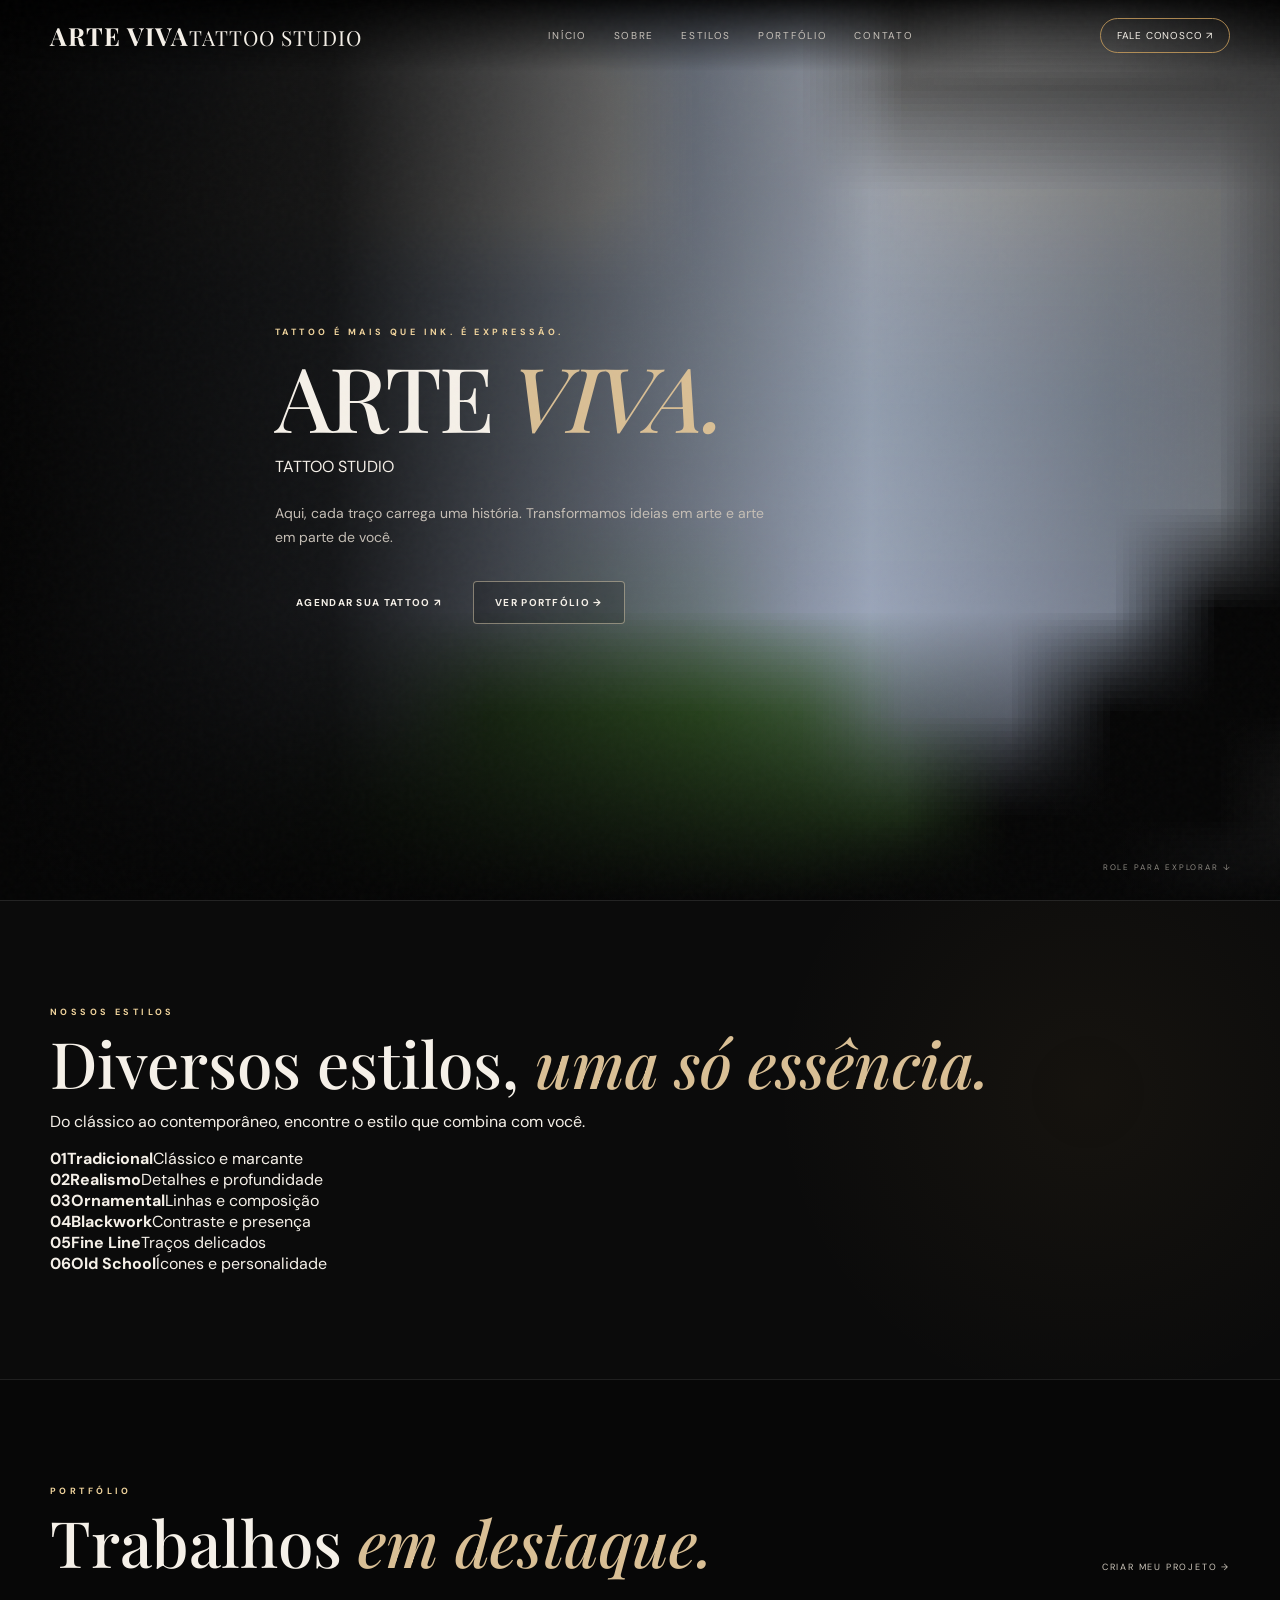
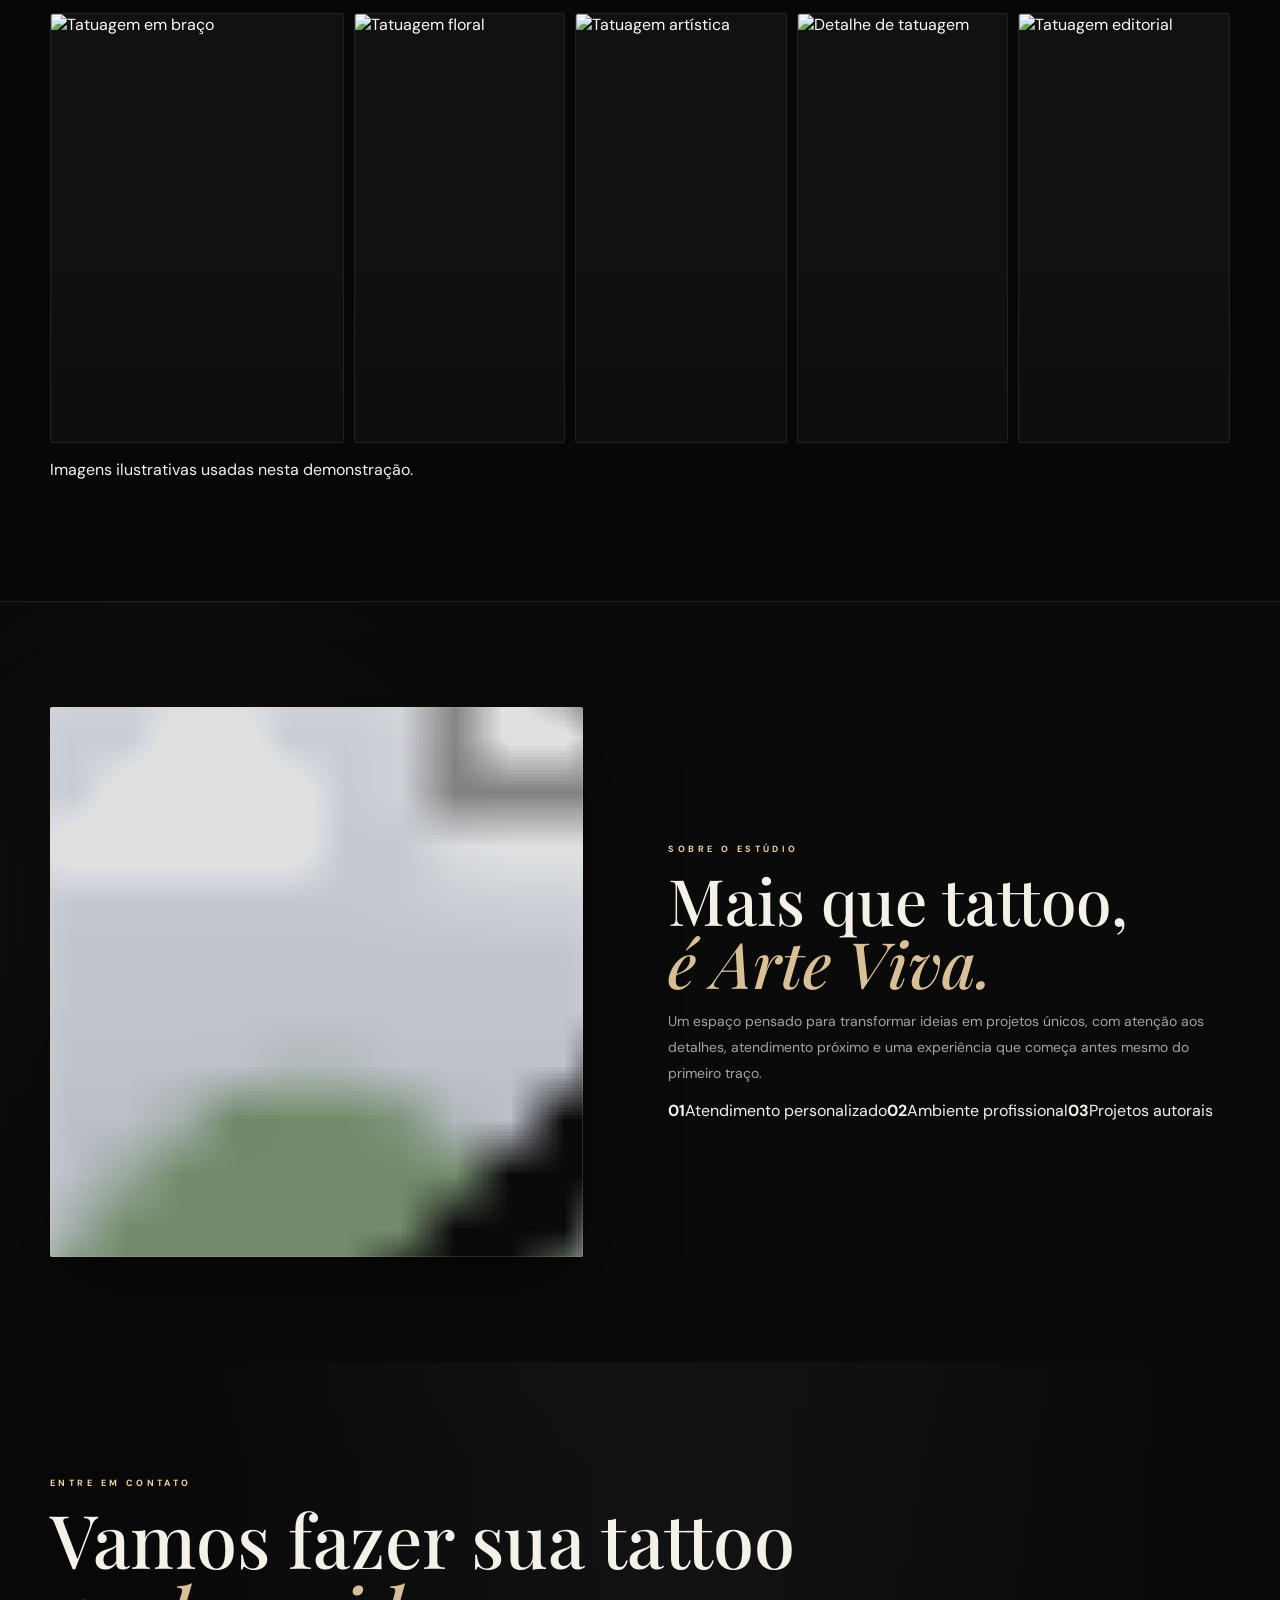
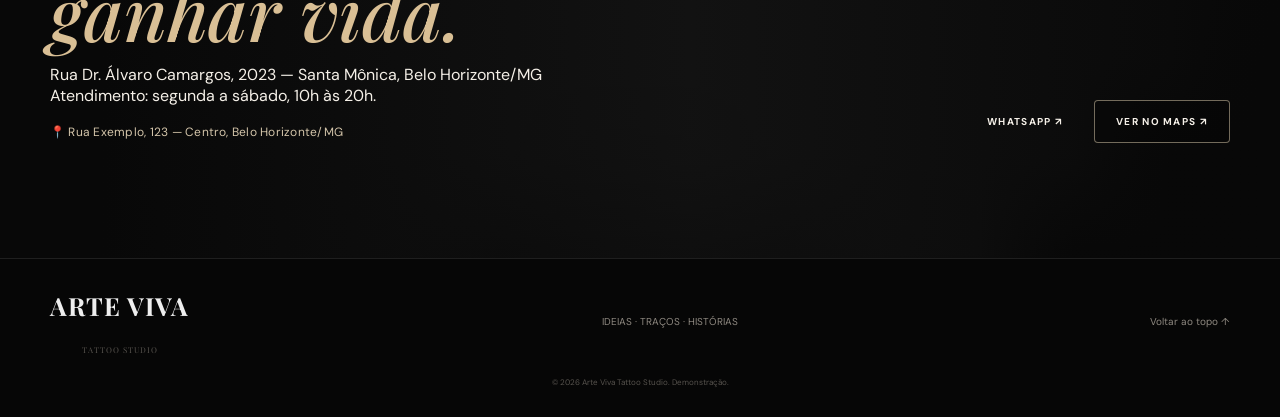
==== commit 5de6cd45: "Redesign Arte Viva preto e vermelho" ====
--- a/index.html
+++ b/index.html
@@ -1 +1,62 @@
-<!doctype html><html lang="pt-BR"><head><meta charset="utf-8"><meta name="viewport" content="width=device-width, initial-scale=1"><meta name="description" content="Portfólio de tatuagem — arte autoral, realismo, preto e cinza e projetos personalizados."><title>TATTOO — Arte na pele</title><link rel="preconnect" href="https://fonts.googleapis.com"><link rel="preconnect" href="https://fonts.gstatic.com" crossorigin><link href="https://fonts.googleapis.com/css2?family=DM+Sans:wght@400;500;600;700&family=Playfair+Display:wght@500;600;700&display=swap" rel="stylesheet"><link rel="stylesheet" href="style.css"></head><body><header class="header" id="header"><div class="wrap nav-wrap"><a class="brand" href="#inicio">TATTOO<span>+</span></a><nav class="nav" id="nav"><a href="#inicio">Início</a><a href="#sobre">Sobre</a><a href="#trabalhos">Trabalhos</a><a href="#estilos">Estilos</a><a href="#avaliacoes">Avaliações</a><a href="#contato">Contato</a></nav><a class="nav-cta" href="#contato">Fale comigo <span>↗</span></a><button class="menu" id="menu" aria-label="Abrir menu" aria-expanded="false"><i></i><i></i><i></i></button></div></header><main><section class="hero" id="inicio"><div class="hero-media"></div><div class="hero-shade"></div><div class="wrap hero-content reveal"><p class="kicker">ARTE NA PELE</p><h1>Tatuagens que<br><em>contam histórias.</em></h1><p class="hero-copy">Cada traço é pensado para contar a sua história. Tatuagens autorais, com técnica, atenção aos detalhes e respeito ao seu projeto.</p><div class="actions"><a class="btn gold" href="#contato">Agendar horário <span>↗</span></a><a class="btn outline" href="#trabalhos">Ver trabalhos <span>→</span></a></div></div><div class="scroll-note">ROLE PARA EXPLORAR <span>↓</span></div></section><section class="about section" id="sobre"><div class="wrap about-grid"><div class="about-image reveal"><img src="assets/about.svg" alt="Tatuador trabalhando em um projeto" loading="lazy"></div><div class="about-copy reveal"><p class="kicker">SOBRE MIM</p><h2>Mais que tatuagem,<br><em>é expressão.</em></h2><p>Sou tatuador e acredito que cada tatuagem carrega uma parte da sua história. Meu trabalho é transformar ideias em arte, com responsabilidade, higiene e muito respeito por cada cliente.</p><div class="features"><div><b>01</b><span>Ambiente seguro<br>e esterilizado</span></div><div><b>02</b><span>Atendimento<br>personalizado</span></div><div><b>03</b><span>Qualidade e<br>acabamento</span></div></div></div></div></section><section class="portfolio section" id="trabalhos"><div class="wrap"><div class="section-head reveal"><div><p class="kicker">TRABALHOS</p><h2>Meu <em>portfólio.</em></h2></div><a class="text-link" href="#contato">Agendar projeto <span>→</span></a></div><div class="gallery reveal"><figure><img src="https://images.unsplash.com/photo-1714787283989-0c9595dcbf90?auto=format&fit=crop&q=88&w=1200" alt="Tatuagem em braço" loading="lazy"></figure><figure><img src="https://images.unsplash.com/photo-1559577638-ccfeeb3eca64?auto=format&fit=crop&q=88&w=1200" alt="Tatuagem floral" loading="lazy"></figure><figure><img src="https://images.unsplash.com/photo-1598816639574-47ef99da24fd?auto=format&fit=crop&q=88&w=1200" alt="Tatuagem e estilo pessoal" loading="lazy"></figure><figure><img src="https://images.unsplash.com/photo-1570459528211-1318e6f9b782?auto=format&fit=crop&q=88&w=1200" alt="Tatuagem em detalhe" loading="lazy"></figure><figure><img src="https://images.unsplash.com/photo-1764697550885-c38301d31651?auto=format&fit=crop&q=88&w=1200" alt="Pessoa com tatuagens em clima editorial" loading="lazy"></figure></div></div></section><section class="styles section" id="estilos"><div class="wrap styles-grid"><div class="style-intro reveal"><p class="kicker">ESTILOS</p><h2>Trabalhos com<br><em>vários estilos.</em></h2><p>Do realismo ao fine line, cada projeto é desenvolvido para combinar com a sua ideia.</p></div><div class="style-list reveal"><div><span class="style-icon">◉</span><b>Realismo</b><small>Detalhes e profundidade</small></div><div><span class="style-icon">◇</span><b>Preto e Cinza</b><small>Sombras e contraste</small></div><div><span class="style-icon">✦</span><b>Fine Line</b><small>Traços delicados</small></div><div><span class="style-icon">♢</span><b>Oriental</b><small>Composição e movimento</small></div><div><span class="style-icon">△</span><b>Old School</b><small>Clássico e marcante</small></div></div></div></section><section class="reviews section" id="avaliacoes"><div class="wrap reviews-grid"><div class="review-intro reveal"><p class="kicker">DEPOIMENTOS</p><h2>O que dizem<br><em>meus clientes.</em></h2><p>A confiança de quem já tatuou comigo é o que me motiva a continuar.</p></div><div class="review-cards reveal"><article><div class="person"><span>MR</span><div><b>Matheus R.</b><small>★★★★★</small></div></div><p>“Trabalho incrível! Super atencioso e caprichou em cada detalhe. Recomendo demais.”</p></article><article><div class="person"><span>GS</span><div><b>Gabriela S.</b><small>★★★★★</small></div></div><p>“Minha tattoo ficou exatamente como eu queria. Ambiente limpo, profissional e tranquilo.”</p></article><article><div class="person"><span>LM</span><div><b>Lucas M.</b><small>★★★★★</small></div></div><p>“Além da arte ser incrível, explica tudo e deixa você super tranquilo durante o processo.”</p></article></div></div></section><section class="contact" id="contato"><div class="contact-bg"></div><div class="contact-shade"></div><div class="wrap contact-inner reveal"><div><p class="kicker">VAMOS CONVERSAR?</p><h2>Sua ideia,<br><em>minha arte.</em></h2><p>Se você tem um projeto em mente ou quer tirar alguma dúvida, é só chamar. Será um prazer te atender.</p><p class="studio-address">📍 Rua Exemplo, 123 — Centro, Belo Horizonte/MG</p></div><div class="contact-actions"><a class="btn gold" href="https://wa.me/5500000000000" target="_blank" rel="noopener">Falar no WhatsApp <span>↗</span></a><a class="btn outline" href="#">Instagram <span>↗</span></a></div></div></section></main><footer class="footer"><div class="wrap footer-inner"><a class="brand" href="#inicio">TATTOO<span>+</span></a><p>Arte · Respeito · Você</p><a href="#inicio">Voltar ao topo ↑</a></div><small>© 2026 — Todos os direitos reservados.</small></footer><script src="script.js"></script></body></html>+<!doctype html>
+<html lang="pt-BR">
+<head>
+<meta charset="utf-8"><meta name="viewport" content="width=device-width,initial-scale=1">
+<meta name="description" content="Arte Viva Tattoo Studio — tatuagens autorais em Belo Horizonte.">
+<title>Arte Viva Tattoo Studio</title>
+<link rel="preconnect" href="https://fonts.googleapis.com"><link rel="preconnect" href="https://fonts.gstatic.com" crossorigin>
+<link href="https://fonts.googleapis.com/css2?family=DM+Sans:wght@400;500;600;700&family=Oswald:wght@400;500;600&family=Playfair+Display:ital,wght@0,500;0,600;1,500;1,600&display=swap" rel="stylesheet">
+<link rel="stylesheet" href="style.css">
+</head>
+<body>
+<header class="header" id="header"><div class="wrap nav-wrap">
+<a class="brand" href="#inicio"><strong>ARTE VIVA</strong><small>TATTOO STUDIO</small></a>
+<nav class="nav"><a href="#inicio">Início</a><a href="#sobre">Sobre</a><a href="#estilos">Estilos</a><a href="#trabalhos">Portfólio</a><a href="#contato">Contato</a></nav>
+<a class="nav-cta" href="https://wa.me/5531985356373" target="_blank" rel="noopener">Fale conosco ↗</a>
+<button class="menu" id="menu" aria-label="Abrir menu"><i></i><i></i><i></i></button>
+</div></header>
+
+<main>
+<section class="hero" id="inicio">
+<div class="hero-media"></div><div class="hero-shade"></div>
+<div class="wrap hero-content">
+<p class="kicker">TATTOO É MAIS QUE INK. É EXPRESSÃO.</p>
+<h1>ARTE <em>VIVA.</em></h1>
+<p class="subbrand">TATTOO STUDIO</p>
+<p class="hero-copy">Aqui, cada traço carrega uma história. Transformamos ideias em arte e arte em parte de você.</p>
+<div class="actions"><a class="btn red" href="https://wa.me/5531985356373" target="_blank" rel="noopener">Agendar sua tattoo ↗</a><a class="btn outline" href="#trabalhos">Ver portfólio →</a></div>
+</div><div class="scroll-note">ROLE PARA EXPLORAR ↓</div>
+</section>
+
+<section class="styles section" id="estilos"><div class="wrap">
+<div class="section-center"><p class="kicker">NOSSOS ESTILOS</p><h2>Diversos estilos, <em>uma só essência.</em></h2><p>Do clássico ao contemporâneo, encontre o estilo que combina com você.</p></div>
+<div class="style-grid">
+<div><b>01</b><strong>Tradicional</strong><span>Clássico e marcante</span></div><div><b>02</b><strong>Realismo</strong><span>Detalhes e profundidade</span></div><div><b>03</b><strong>Ornamental</strong><span>Linhas e composição</span></div><div><b>04</b><strong>Blackwork</strong><span>Contraste e presença</span></div><div><b>05</b><strong>Fine Line</strong><span>Traços delicados</span></div><div><b>06</b><strong>Old School</strong><span>Ícones e personalidade</span></div>
+</div></div></section>
+
+<section class="portfolio section" id="trabalhos"><div class="wrap">
+<div class="section-head"><div><p class="kicker">PORTFÓLIO</p><h2>Trabalhos <em>em destaque.</em></h2></div><a class="text-link" href="https://wa.me/5531985356373" target="_blank" rel="noopener">Criar meu projeto →</a></div>
+<div class="gallery">
+<figure class="large"><img src="https://images.unsplash.com/photo-1714787283989-0c9595dcbf90?auto=format&fit=crop&q=88&w=1200" alt="Tatuagem em braço"></figure>
+<figure><img src="https://images.unsplash.com/photo-1559577638-ccfeeb3eca64?auto=format&fit=crop&q=88&w=900" alt="Tatuagem floral"></figure>
+<figure><img src="https://images.unsplash.com/photo-1598816639574-47ef99da24fd?auto=format&fit=crop&q=88&w=900" alt="Tatuagem artística"></figure>
+<figure><img src="https://images.unsplash.com/photo-1570459528211-1318e6f9b782?auto=format&fit=crop&q=88&w=900" alt="Detalhe de tatuagem"></figure>
+<figure><img src="https://images.unsplash.com/photo-1764697550885-c38301d31651?auto=format&fit=crop&q=88&w=900" alt="Tatuagem editorial"></figure>
+</div><p class="demo-note">Imagens ilustrativas usadas nesta demonstração.</p>
+</div></section>
+
+<section class="about section" id="sobre"><div class="wrap about-grid">
+<div class="about-image"><img src="assets/about.svg" alt="Ambiente de estúdio de tatuagem"></div>
+<div class="about-copy"><p class="kicker">SOBRE O ESTÚDIO</p><h2>Mais que tattoo,<br><em>é Arte Viva.</em></h2>
+<p>Um espaço pensado para transformar ideias em projetos únicos, com atenção aos detalhes, atendimento próximo e uma experiência que começa antes mesmo do primeiro traço.</p>
+<div class="facts"><span><b>01</b>Atendimento personalizado</span><span><b>02</b>Ambiente profissional</span><span><b>03</b>Projetos autorais</span></div></div>
+</div></section>
+
+<section class="contact" id="contato"><div class="contact-bg"></div><div class="contact-shade"></div><div class="wrap contact-inner">
+<div><p class="kicker">ENTRE EM CONTATO</p><h2>Vamos fazer sua tattoo<br><em>ganhar vida.</em></h2><p class="contact-copy">Rua Dr. Álvaro Camargos, 2023 — Santa Mônica, Belo Horizonte/MG<br>Atendimento: segunda a sábado, 10h às 20h.</p></div>
+<div class="contact-actions"><a class="btn red" href="https://wa.me/5531985356373" target="_blank" rel="noopener">WhatsApp ↗</a><a class="btn outline" href="https://www.google.com/maps/search/?api=1&query=Estudio%20de%20Tatuagem%20Arte%20Viva%2C%20Rua%20Dr.%20Alvaro%20Camargos%2C%202023%2C%20Belo%20Horizonte" target="_blank" rel="noopener">Ver no Maps ↗</a></div>
+</div></section>
+</main>
+<footer class="footer"><div class="wrap footer-inner"><a class="brand" href="#inicio"><strong>ARTE VIVA</strong><small>TATTOO STUDIO</small></a><p>IDEIAS · TRAÇOS · HISTÓRIAS</p><a href="#inicio">Voltar ao topo ↑</a></div><small>© 2026 Arte Viva Tattoo Studio. Demonstração.</small></footer>
+<script src="script.js"></script>
+</body></html>
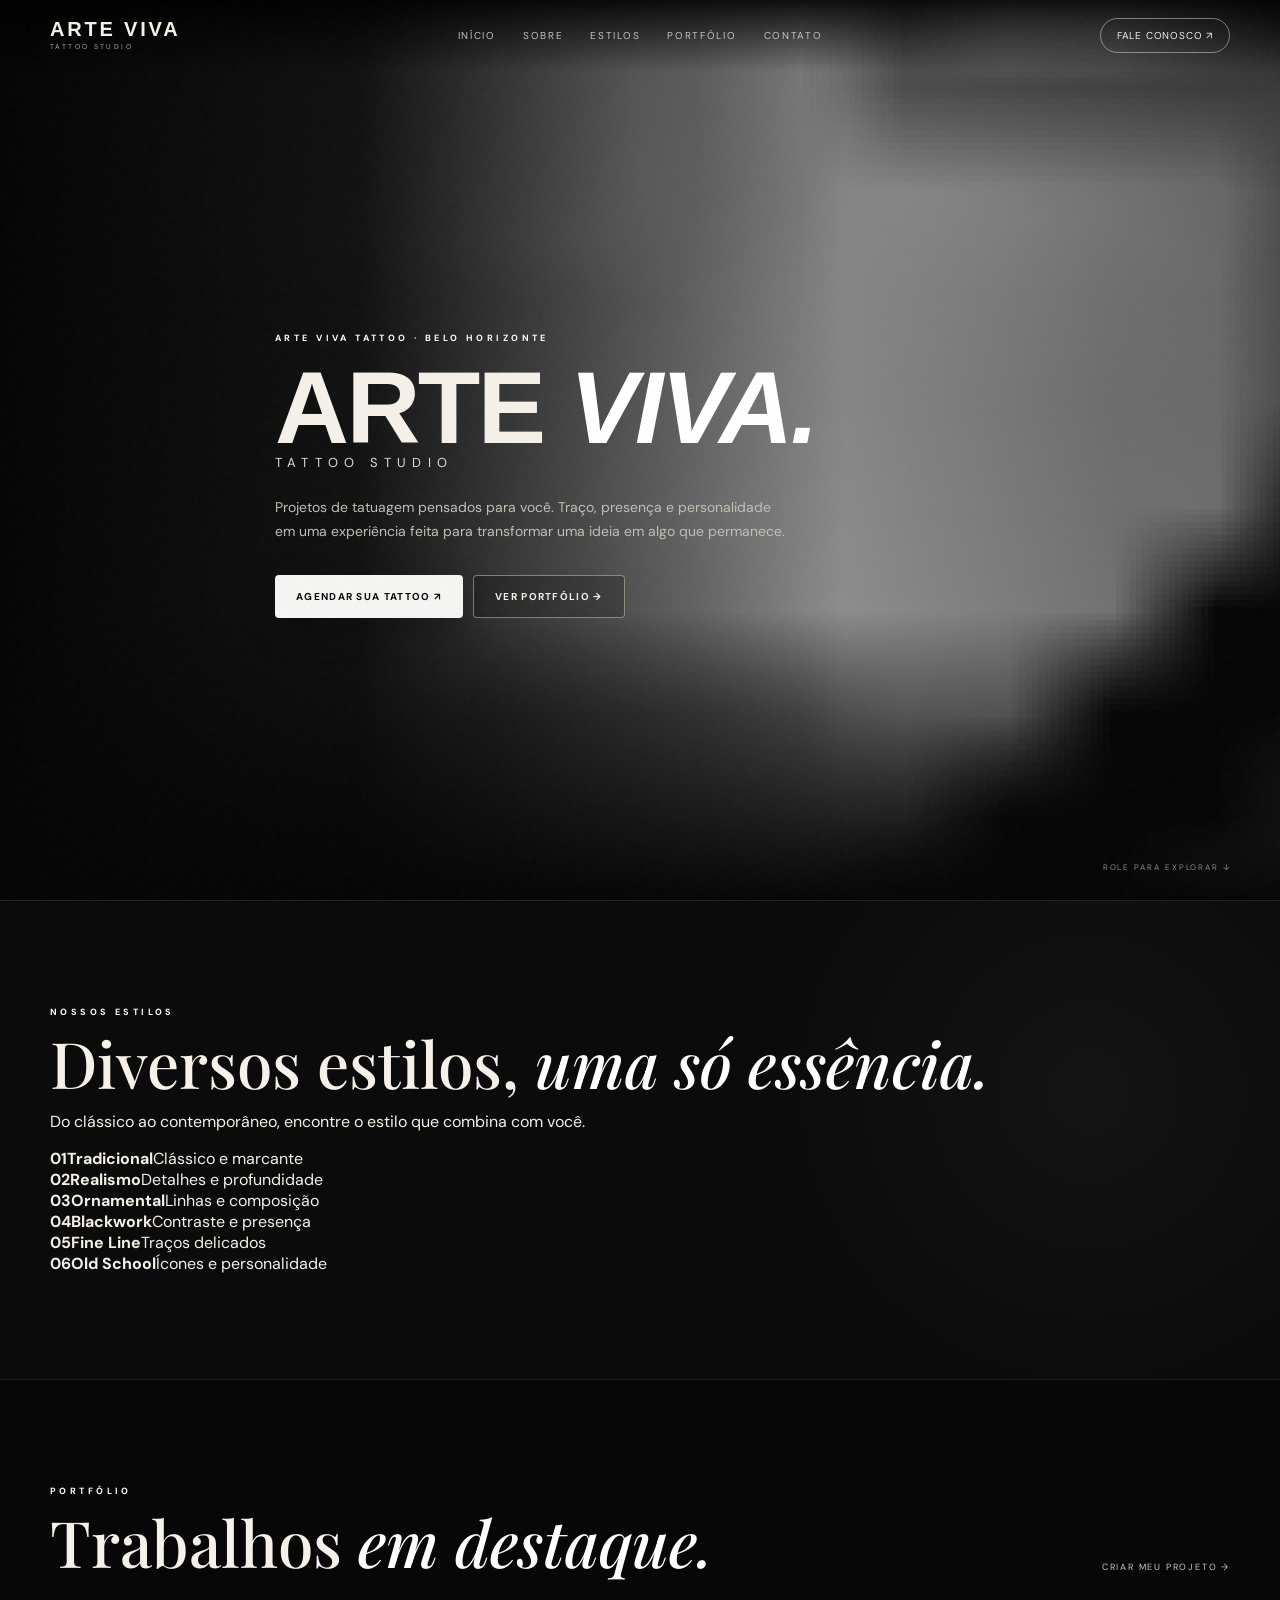
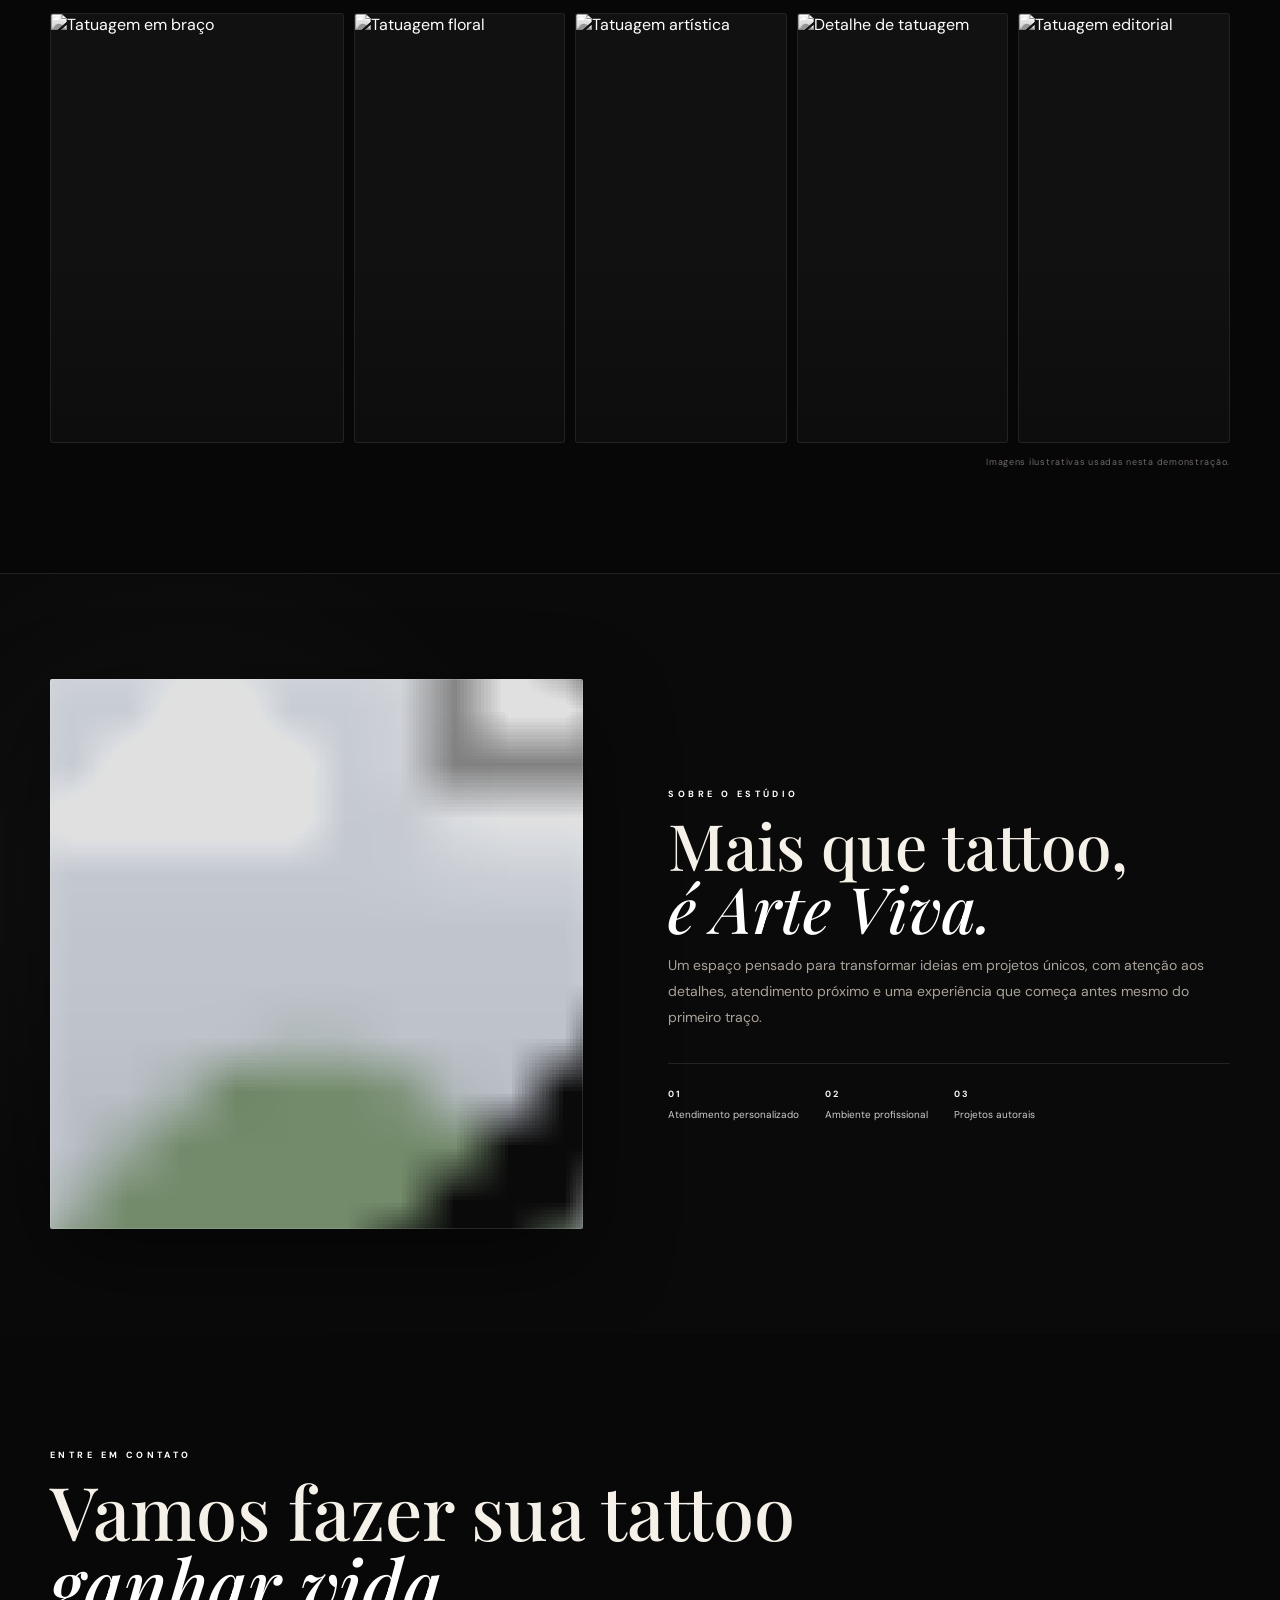
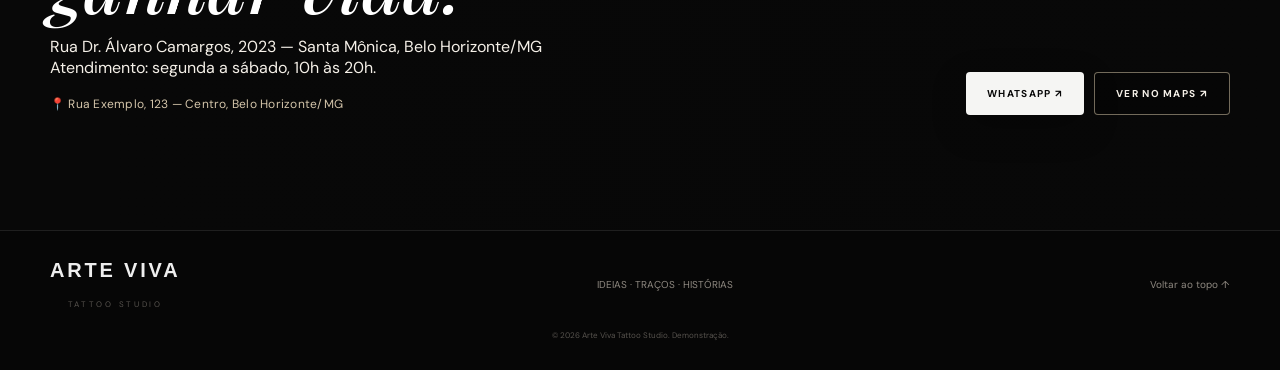
==== commit 0a5b4625: "Refine homepage copy and monochrome CTA styling" ====
--- a/index.html
+++ b/index.html
@@ -20,11 +20,11 @@
 <section class="hero" id="inicio">
 <div class="hero-media"></div><div class="hero-shade"></div>
 <div class="wrap hero-content">
-<p class="kicker">TATTOO É MAIS QUE INK. É EXPRESSÃO.</p>
+<p class="kicker">ARTE VIVA TATTOO · BELO HORIZONTE</p>
 <h1>ARTE <em>VIVA.</em></h1>
 <p class="subbrand">TATTOO STUDIO</p>
-<p class="hero-copy">Aqui, cada traço carrega uma história. Transformamos ideias em arte e arte em parte de você.</p>
-<div class="actions"><a class="btn red" href="https://wa.me/5531985356373" target="_blank" rel="noopener">Agendar sua tattoo ↗</a><a class="btn outline" href="#trabalhos">Ver portfólio →</a></div>
+<p class="hero-copy">Projetos de tatuagem pensados para você. Traço, presença e personalidade em uma experiência feita para transformar uma ideia em algo que permanece.</p>
+<div class="actions"><a class="btn gold" href="https://wa.me/5531985356373" target="_blank" rel="noopener">Agendar sua tattoo ↗</a><a class="btn outline" href="#trabalhos">Ver portfólio →</a></div>
 </div><div class="scroll-note">ROLE PARA EXPLORAR ↓</div>
 </section>
 
@@ -54,7 +54,7 @@
 
 <section class="contact" id="contato"><div class="contact-bg"></div><div class="contact-shade"></div><div class="wrap contact-inner">
 <div><p class="kicker">ENTRE EM CONTATO</p><h2>Vamos fazer sua tattoo<br><em>ganhar vida.</em></h2><p class="contact-copy">Rua Dr. Álvaro Camargos, 2023 — Santa Mônica, Belo Horizonte/MG<br>Atendimento: segunda a sábado, 10h às 20h.</p></div>
-<div class="contact-actions"><a class="btn red" href="https://wa.me/5531985356373" target="_blank" rel="noopener">WhatsApp ↗</a><a class="btn outline" href="https://www.google.com/maps/search/?api=1&query=Estudio%20de%20Tatuagem%20Arte%20Viva%2C%20Rua%20Dr.%20Alvaro%20Camargos%2C%202023%2C%20Belo%20Horizonte" target="_blank" rel="noopener">Ver no Maps ↗</a></div>
+<div class="contact-actions"><a class="btn gold" href="https://wa.me/5531985356373" target="_blank" rel="noopener">WhatsApp ↗</a><a class="btn outline" href="https://www.google.com/maps/search/?api=1&query=Estudio%20de%20Tatuagem%20Arte%20Viva%2C%20Rua%20Dr.%20Alvaro%20Camargos%2C%202023%2C%20Belo%20Horizonte" target="_blank" rel="noopener">Ver no Maps ↗</a></div>
 </div></section>
 </main>
 <footer class="footer"><div class="wrap footer-inner"><a class="brand" href="#inicio"><strong>ARTE VIVA</strong><small>TATTOO STUDIO</small></a><p>IDEIAS · TRAÇOS · HISTÓRIAS</p><a href="#inicio">Voltar ao topo ↑</a></div><small>© 2026 Arte Viva Tattoo Studio. Demonstração.</small></footer>
--- a/style.css
+++ b/style.css
@@ -1 +1 @@
-:root{--bg:#070707;--panel:#0d0d0d;--panel2:#111;--text:#f5f0e8;--muted:#aaa39a;--gold:#c99a4d;--gold2:#f0d49d;--line:rgba(255,255,255,.10);--ease:cubic-bezier(.2,.75,.25,1)}*{box-sizing:border-box}html{scroll-behavior:smooth}body{margin:0;background:var(--bg);color:var(--text);font-family:'DM Sans',sans-serif}body:before{content:'';position:fixed;inset:0;pointer-events:none;opacity:.045;background-image:url("data:image/svg+xml,%3Csvg viewBox='0 0 180 180' xmlns='http://www.w3.org/2000/svg'%3E%3Cfilter id='n'%3E%3CfeTurbulence type='fractalNoise' baseFrequency='.9' numOctaves='3' stitchTiles='stitch'/%3E%3C/filter%3E%3Crect width='100%25' height='100%25' filter='url(%23n)' opacity='.5'/%3E%3C/svg%3E");z-index:99}a{color:inherit;text-decoration:none}img{display:block;width:100%;height:100%;object-fit:cover}.wrap{width:min(1180px,calc(100% - 56px));margin:auto}.header{position:fixed;inset:0 0 auto;z-index:50;padding:18px 0;background:linear-gradient(180deg,rgba(0,0,0,.88),transparent);transition:.3s}.header.scrolled{background:rgba(7,7,7,.94);backdrop-filter:blur(16px);border-bottom:1px solid var(--line);padding:13px 0}.nav-wrap{display:flex;align-items:center;gap:35px}.brand{font-family:'Playfair Display',serif;font-size:25px;letter-spacing:.04em;white-space:nowrap}.brand span{color:var(--gold2);font-size:18px;margin-left:3px}.nav{display:flex;gap:27px;margin:auto}.nav a{font-size:10px;text-transform:uppercase;letter-spacing:.17em;color:#c9c3bb;position:relative}.nav a:after{content:'';position:absolute;left:0;right:0;bottom:-8px;height:1px;background:var(--gold);transform:scaleX(0);transform-origin:center;transition:.25s}.nav a:hover:after{transform:scaleX(1)}.nav-cta{border:1px solid rgba(205,161,93,.8);border-radius:999px;padding:10px 16px;font-size:10px;letter-spacing:.08em;text-transform:uppercase}.nav-cta span,.btn span{margin-left:8px;color:var(--gold2)}.menu{display:none;background:none;border:1px solid var(--line);padding:9px;width:42px}.menu i{display:block;height:1px;background:#fff;margin:5px 0}.hero{height:min(900px,100vh);min-height:700px;position:relative;display:flex;align-items:center;overflow:hidden}.hero-media{position:absolute;inset:0;background:url('assets/hero.svg') center/cover no-repeat;transform:scale(1.015);filter:saturate(.8) contrast(1.08)}.hero-shade{position:absolute;inset:0;background:linear-gradient(90deg,#050505 0%,rgba(5,5,5,.92) 26%,rgba(5,5,5,.25) 68%,rgba(5,5,5,.56)),linear-gradient(0deg,#070707 0%,transparent 32%,rgba(0,0,0,.18) 100%)}.hero-content{position:relative;z-index:1;padding-top:50px;max-width:730px}.kicker{margin:0 0 14px;color:var(--gold2);font-size:9px;letter-spacing:.38em;font-weight:700}.hero h1,.section h2,.contact h2{font-family:'Playfair Display',serif;font-weight:500;line-height:.98;margin:0}.hero h1{font-size:clamp(54px,7vw,92px);letter-spacing:-.025em}.hero em,.section h2 em,.contact h2 em{color:#d9bf95;font-style:italic}.hero-copy{max-width:510px;color:#c5beb5;line-height:1.75;font-size:14px;margin:24px 0 31px}.actions{display:flex;gap:10px;flex-wrap:wrap}.btn{display:inline-flex;align-items:center;justify-content:center;padding:14px 21px;border-radius:4px;font-size:10px;text-transform:uppercase;letter-spacing:.13em;font-weight:700;transition:.25s}.btn.gold{background:var(--gold2);color:#16110b;box-shadow:0 8px 30px rgba(201,154,77,.12)}.btn.gold:hover{transform:translateY(-2px);background:#f6dfb4}.btn.outline{border:1px solid rgba(235,218,184,.48);background:rgba(0,0,0,.2)}.btn.outline:hover{border-color:var(--gold);background:rgba(201,154,77,.09)}.scroll-note{position:absolute;right:48px;bottom:28px;font-size:8px;letter-spacing:.24em;color:#8d8982}.scroll-note span{font-size:16px;color:var(--gold);margin-left:9px}.section{padding:105px 0;border-top:1px solid var(--line)}.about{background:radial-gradient(circle at 15% 40%,rgba(201,154,77,.06),transparent 30%),#0a0a0a}.about-grid{display:grid;grid-template-columns:.95fr 1fr;gap:85px;align-items:center}.about-image{height:550px;border-radius:2px;overflow:hidden;box-shadow:0 30px 90px rgba(0,0,0,.48);position:relative}.about-image:after{content:'';position:absolute;inset:0;border:1px solid rgba(240,212,157,.15);pointer-events:none}.about-image img{filter:grayscale(.72) contrast(1.12) brightness(.88);transition:transform .7s var(--ease)}.about-image:hover img{transform:scale(1.025)}.about h2,.portfolio h2,.styles h2,.reviews h2{font-size:clamp(42px,5vw,64px)}.about-copy>p:not(.kicker),.style-intro>p:not(.kicker),.review-intro>p:not(.kicker){color:var(--muted);line-height:1.85;font-size:14px;max-width:540px}.features{display:grid;grid-template-columns:repeat(3,1fr);gap:0;margin-top:38px;padding-top:24px;border-top:1px solid var(--line)}.features div{display:flex;gap:9px;flex-direction:column;padding-right:15px}.features div+div{padding-left:15px;border-left:1px solid var(--line)}.features b{font-size:9px;color:var(--gold);letter-spacing:.16em}.features span{font-size:10px;color:#d6d0c7;line-height:1.55}.portfolio{background:#070707}.section-head{display:flex;justify-content:space-between;align-items:end;margin-bottom:40px}.text-link{font-size:9px;text-transform:uppercase;letter-spacing:.2em;color:#cfc8bd}.text-link span{color:var(--gold);font-size:15px;margin-left:7px}.gallery{display:grid;grid-template-columns:1.25fr .9fr .9fr .9fr .9fr;gap:10px}.gallery figure{margin:0;height:430px;overflow:hidden;border-radius:3px;background:#111;border:1px solid rgba(255,255,255,.07);position:relative}.gallery figure:after{content:'';position:absolute;inset:0;background:linear-gradient(0deg,rgba(0,0,0,.55),transparent 45%);opacity:.45;transition:.3s}.gallery img{transition:transform .65s var(--ease);filter:saturate(.78) contrast(1.08)}.gallery figure:hover img{transform:scale(1.055)}.gallery figure:hover:after{opacity:.2}.styles{background:radial-gradient(circle at 85% 40%,rgba(201,154,77,.055),transparent 28%),#0b0b0b}.styles-grid{display:grid;grid-template-columns:.8fr 1.6fr;gap:75px;align-items:center}.style-list{display:grid;grid-template-columns:repeat(3,1fr);border-top:1px solid var(--line);border-left:1px solid var(--line)}.style-list>div{min-height:175px;padding:18px;display:flex;flex-direction:column;justify-content:flex-end;gap:5px;transition:.3s;border-right:1px solid var(--line);border-bottom:1px solid var(--line);background-size:cover;background-position:center;position:relative;overflow:hidden}.style-list>div:before{content:'';position:absolute;inset:0;background:linear-gradient(0deg,rgba(0,0,0,.9),rgba(0,0,0,.18) 70%);z-index:0}.style-list>div>*{position:relative;z-index:1}.style-list>div:hover{transform:translateY(-3px);box-shadow:0 14px 35px rgba(0,0,0,.28)}.style-list>div:nth-child(1){background-image:url('https://images.unsplash.com/photo-1714787283989-0c9595dcbf90?auto=format&fit=crop&q=85&w=900')}.style-list>div:nth-child(2){background-image:url('https://images.unsplash.com/photo-1559577638-ccfeeb3eca64?auto=format&fit=crop&q=85&w=900')}.style-list>div:nth-child(3){background-image:url('https://images.unsplash.com/photo-1598816639574-47ef99da24fd?auto=format&fit=crop&q=85&w=900')}.style-list>div:nth-child(4){background-image:url('https://images.unsplash.com/photo-1570459528211-1318e6f9b782?auto=format&fit=crop&q=85&w=900')}.style-list>div:nth-child(5){background-image:url('https://images.unsplash.com/photo-1764697550885-c38301d31651?auto=format&fit=crop&q=85&w=900')}.style-icon{font-size:0}.style-list b{font-family:'Playfair Display',serif;font-size:17px;font-weight:500}.style-list small{font-size:9px;color:#c9c1b8}.reviews{background:#090909}.reviews-grid{display:grid;grid-template-columns:.7fr 1.7fr;gap:70px;align-items:center}.review-cards{display:grid;grid-template-columns:repeat(3,1fr);gap:12px}.review-cards article{background:linear-gradient(145deg,#121212,#0d0d0d);border:1px solid var(--line);padding:24px;border-radius:4px;min-height:205px}.person{display:flex;align-items:center;gap:11px;margin-bottom:20px}.person>span{width:38px;height:38px;border-radius:50%;display:grid;place-items:center;background:#2a2621;color:var(--gold2);font-size:9px;font-weight:700}.person b{display:block;font-size:11px}.person small{color:var(--gold2);letter-spacing:2px;font-size:8px}.review-cards p{font-family:'Playfair Display',serif;color:#d0cbc4;line-height:1.6;font-size:13px;margin:0}.contact{position:relative;overflow:hidden;padding:115px 0}.contact-bg{position:absolute;inset:0;background:url('assets/about.svg') center/cover;filter:grayscale(1);opacity:.18;transform:scale(1.05)}.contact-shade{position:absolute;inset:0;background:linear-gradient(90deg,#080808 8%,rgba(8,8,8,.72),#080808)}.contact-inner{position:relative;display:flex;justify-content:space-between;align-items:end;gap:50px}.contact h2{font-size:clamp(48px,6vw,74px)}.contact-inner>div:first-child>p:last-child{max-width:500px;color:#aaa49c;line-height:1.7;font-size:13px;margin:20px 0 0}.studio-address{margin-top:10px!important;color:#d4c5aa!important;font-size:12px!important;letter-spacing:.02em}.contact-actions{display:flex;gap:10px;flex-wrap:wrap}.footer{border-top:1px solid var(--line);padding:30px 0;background:#060606}.footer-inner{display:flex;align-items:center;justify-content:space-between;color:#8f8981;font-size:10px}.footer small{display:block;text-align:center;color:#57534e;margin-top:22px;font-size:8px}.footer .brand{color:#eee}.reveal{opacity:1;transform:none}@media(max-width:1000px){.nav{gap:17px}.nav-cta{display:none}.gallery{grid-template-columns:repeat(4,1fr)}.gallery figure:first-child{grid-row:span 2;height:540px}.gallery figure{height:260px}.styles-grid{grid-template-columns:1fr;gap:45px}.reviews-grid{grid-template-columns:1fr;gap:45px}}@media(max-width:800px){.nav{display:none}.menu{display:block;margin-left:auto}.header.menu-open{background:#090909}.header.menu-open .nav{display:flex;position:absolute;top:100%;left:0;right:0;padding:24px 28px;flex-direction:column;gap:19px;background:#090909;border-bottom:1px solid var(--line)}.hero{min-height:720px}.hero-media{background-position:center}.hero-shade{background:linear-gradient(90deg,#050505 0%,rgba(5,5,5,.8) 48%,rgba(5,5,5,.38) 100%),linear-gradient(0deg,#080808,transparent 48%)}.about-grid{grid-template-columns:1fr;gap:45px}.about-image{height:430px}.gallery{grid-template-columns:repeat(2,1fr)}.gallery figure:first-child{grid-row:auto;height:330px}.gallery figure{height:330px}.style-list{grid-template-columns:repeat(2,1fr)}.review-cards{grid-template-columns:1fr}.contact-inner{flex-direction:column;align-items:flex-start}.footer-inner{gap:15px;flex-wrap:wrap}.scroll-note{right:22px}}@media(max-width:560px){.wrap{width:calc(100% - 32px)}.header{padding:15px 0}.hero{min-height:690px}.hero h1{font-size:49px}.hero-copy{font-size:13px}.section{padding:78px 0}.about-image{height:320px}.features{grid-template-columns:1fr;gap:18px}.features div+div{padding-left:0;border-left:0}.gallery{grid-template-columns:1fr 1fr;gap:7px}.gallery figure,.gallery figure:first-child{height:245px}.style-list{grid-template-columns:1fr 1fr}.style-list>div{min-height:145px;padding:15px}.contact{padding:85px 0}.contact h2{font-size:50px}.contact-actions{width:100%}.contact-actions .btn{width:100%}.footer-inner{flex-direction:column;align-items:flex-start}}+:root{--bg:#070707;--panel:#0d0d0d;--panel2:#111;--text:#f5f0e8;--muted:#aaa39a;--gold:#f5f5f3;--gold2:#ffffff;--line:rgba(255,255,255,.10);--ease:cubic-bezier(.2,.75,.25,1)}*{box-sizing:border-box}html{scroll-behavior:smooth}body{margin:0;background:var(--bg);color:var(--text);font-family:'DM Sans',sans-serif}body:before{content:'';position:fixed;inset:0;pointer-events:none;opacity:.045;background-image:url("data:image/svg+xml,%3Csvg viewBox='0 0 180 180' xmlns='http://www.w3.org/2000/svg'%3E%3Cfilter id='n'%3E%3CfeTurbulence type='fractalNoise' baseFrequency='.9' numOctaves='3' stitchTiles='stitch'/%3E%3C/filter%3E%3Crect width='100%25' height='100%25' filter='url(%23n)' opacity='.5'/%3E%3C/svg%3E");z-index:99}a{color:inherit;text-decoration:none}img{display:block;width:100%;height:100%;object-fit:cover}.wrap{width:min(1180px,calc(100% - 56px));margin:auto}.header{position:fixed;inset:0 0 auto;z-index:50;padding:18px 0;background:linear-gradient(180deg,rgba(0,0,0,.88),transparent);transition:.3s}.header.scrolled{background:rgba(7,7,7,.94);backdrop-filter:blur(16px);border-bottom:1px solid var(--line);padding:13px 0}.nav-wrap{display:flex;align-items:center;gap:35px}.brand{font-family:'Oswald',sans-serif;font-size:20px;letter-spacing:.14em;white-space:nowrap;display:flex;flex-direction:column;line-height:.9}.brand small{font-family:'DM Sans',sans-serif;font-size:7px;letter-spacing:.34em;margin-top:6px;color:#aaa}.nav{display:flex;gap:27px;margin:auto}.nav a{font-size:10px;text-transform:uppercase;letter-spacing:.17em;color:#c9c3bb;position:relative}.nav a:after{content:'';position:absolute;left:0;right:0;bottom:-8px;height:1px;background:#f5f5f3;transform:scaleX(0);transform-origin:center;transition:.25s}.nav a:hover:after{transform:scaleX(1)}.nav-cta{border:1px solid rgba(255,255,255,.42);border-radius:999px;padding:10px 16px;font-size:10px;letter-spacing:.08em;text-transform:uppercase}.nav-cta span,.btn span{margin-left:8px;color:#f5f5f3}.menu{display:none;background:none;border:1px solid var(--line);padding:9px;width:42px}.menu i{display:block;height:1px;background:#fff;margin:5px 0}.hero{height:min(900px,100vh);min-height:700px;position:relative;display:flex;align-items:center;overflow:hidden}.hero-media{position:absolute;inset:0;background:url('https://images.unsplash.com/photo-1542727365-19732a80dcf8?auto=format&fit=crop&q=90&w=1800') center/cover no-repeat;transform:scale(1.015);filter:grayscale(.92) saturate(.2) contrast(1.16)}.hero-shade{position:absolute;inset:0;background:linear-gradient(90deg,#050505 0%,rgba(5,5,5,.94) 28%,rgba(5,5,5,.38) 66%,rgba(5,5,5,.58)),linear-gradient(0deg,#070707 0%,transparent 32%,rgba(0,0,0,.18) 100%)}.hero-content{position:relative;z-index:1;padding-top:50px;max-width:730px}.kicker{margin:0 0 14px;color:var(--gold2);font-size:9px;letter-spacing:.38em;font-weight:700}.hero h1,.section h2,.contact h2{font-family:'Playfair Display',serif;font-weight:500;line-height:.98;margin:0} .hero h1{font-family:'Oswald',sans-serif;font-size:clamp(58px,8vw,108px);font-weight:600;letter-spacing:.01em;letter-spacing:-.025em}.hero em,.section h2 em,.contact h2 em{color:#ffffff;font-style:italic}.subbrand{font-family:'DM Sans',sans-serif;letter-spacing:.48em;font-size:13px;margin:-5px 0 0;color:#ddd}.hero-copy{max-width:510px;color:#c5beb5;line-height:1.75;font-size:14px;margin:24px 0 31px}.actions{display:flex;gap:10px;flex-wrap:wrap}.btn{display:inline-flex;align-items:center;justify-content:center;padding:14px 21px;border-radius:4px;font-size:10px;text-transform:uppercase;letter-spacing:.13em;font-weight:700;transition:.25s}.btn.gold{background:#f5f5f3;color:#080808;box-shadow:0 12px 34px rgba(0,0,0,.28)}.btn.gold:hover{transform:translateY(-2px);background:#ffffff}.btn.outline{border:1px solid rgba(235,218,184,.48);background:rgba(0,0,0,.2)}.btn.outline:hover{border-color:#fff;background:rgba(255,255,255,.08)}.scroll-note{position:absolute;right:48px;bottom:28px;font-size:8px;letter-spacing:.24em;color:#8d8982}.scroll-note span{font-size:16px;color:#f5f5f3;margin-left:9px}.section{padding:105px 0;border-top:1px solid var(--line)}.about{background:radial-gradient(circle at 15% 40%,rgba(255,255,255,.035),transparent 30%),#0a0a0a}.about-grid{display:grid;grid-template-columns:.95fr 1fr;gap:85px;align-items:center}.about-image{height:550px;border-radius:2px;overflow:hidden;box-shadow:0 30px 90px rgba(0,0,0,.48);position:relative}.about-image:after{content:'';position:absolute;inset:0;border:1px solid rgba(255,255,255,.12);pointer-events:none}.about-image img{filter:grayscale(.72) contrast(1.12) brightness(.88);transition:transform .7s var(--ease)}.about-image:hover img{transform:scale(1.025)}.about h2,.portfolio h2,.styles h2,.reviews h2{font-size:clamp(42px,5vw,64px)}.about-copy>p:not(.kicker),.style-intro>p:not(.kicker),.review-intro>p:not(.kicker){color:var(--muted);line-height:1.85;font-size:14px;max-width:540px}.facts{display:flex;gap:26px;margin-top:32px;padding-top:24px;border-top:1px solid var(--line)}.facts span{display:flex;flex-direction:column;gap:8px;font-size:10px;color:#ccc}.facts b{color:var(--gold);font-size:9px;letter-spacing:.16em}.features{display:grid;grid-template-columns:repeat(3,1fr);gap:0;margin-top:38px;padding-top:24px;border-top:1px solid var(--line)}.features div{display:flex;gap:9px;flex-direction:column;padding-right:15px}.features div+div{padding-left:15px;border-left:1px solid var(--line)}.features b{font-size:9px;color:var(--gold);letter-spacing:.16em}.features span{font-size:10px;color:#d6d0c7;line-height:1.55}.portfolio{background:#070707}.section-head{display:flex;justify-content:space-between;align-items:end;margin-bottom:40px}.text-link{font-size:9px;text-transform:uppercase;letter-spacing:.2em;color:#cfc8bd}.text-link span{color:var(--gold);font-size:15px;margin-left:7px}.gallery{display:grid;grid-template-columns:1.25fr .9fr .9fr .9fr .9fr;gap:10px}.gallery figure{margin:0;height:430px;overflow:hidden;border-radius:3px;background:#111;border:1px solid rgba(255,255,255,.07);position:relative}.gallery figure:after{content:'';position:absolute;inset:0;background:linear-gradient(0deg,rgba(0,0,0,.55),transparent 45%);opacity:.45;transition:.3s}.gallery img{transition:transform .65s var(--ease);filter:grayscale(.82) saturate(.18) contrast(1.12)}.gallery figure:hover img{transform:scale(1.055)}.gallery figure:hover:after{opacity:.2}.demo-note{font-size:9px;color:#716b67;margin:13px 0 0;text-align:right;letter-spacing:.08em}.styles{background:radial-gradient(circle at 85% 40%,rgba(255,255,255,.035),transparent 28%),#0b0b0b}.styles-grid{display:grid;grid-template-columns:.8fr 1.6fr;gap:75px;align-items:center}.style-list{display:grid;grid-template-columns:repeat(3,1fr);border-top:1px solid var(--line);border-left:1px solid var(--line)}.style-list>div{min-height:175px;padding:18px;display:flex;flex-direction:column;justify-content:flex-end;gap:5px;transition:.3s;border-right:1px solid var(--line);border-bottom:1px solid var(--line);background-size:cover;background-position:center;position:relative;overflow:hidden}.style-list>div:before{content:'';position:absolute;inset:0;background:linear-gradient(0deg,rgba(0,0,0,.9),rgba(0,0,0,.18) 70%);z-index:0}.style-list>div>*{position:relative;z-index:1}.style-list>div:hover{transform:translateY(-3px);box-shadow:0 14px 35px rgba(0,0,0,.28)}.style-list>div:nth-child(1){background-image:url('https://images.unsplash.com/photo-1714787283989-0c9595dcbf90?auto=format&fit=crop&q=85&w=900')}.style-list>div:nth-child(2){background-image:url('https://images.unsplash.com/photo-1559577638-ccfeeb3eca64?auto=format&fit=crop&q=85&w=900')}.style-list>div:nth-child(3){background-image:url('https://images.unsplash.com/photo-1598816639574-47ef99da24fd?auto=format&fit=crop&q=85&w=900')}.style-list>div:nth-child(4){background-image:url('https://images.unsplash.com/photo-1570459528211-1318e6f9b782?auto=format&fit=crop&q=85&w=900')}.style-list>div:nth-child(5){background-image:url('https://images.unsplash.com/photo-1764697550885-c38301d31651?auto=format&fit=crop&q=85&w=900')}.style-icon{font-size:0}.style-list b{font-family:'Playfair Display',serif;font-size:17px;font-weight:500}.style-list small{font-size:9px;color:#c9c1b8}.reviews{background:#090909}.reviews-grid{display:grid;grid-template-columns:.7fr 1.7fr;gap:70px;align-items:center}.review-cards{display:grid;grid-template-columns:repeat(3,1fr);gap:12px}.review-cards article{background:linear-gradient(145deg,#121212,#0d0d0d);border:1px solid var(--line);padding:24px;border-radius:4px;min-height:205px}.person{display:flex;align-items:center;gap:11px;margin-bottom:20px}.person>span{width:38px;height:38px;border-radius:50%;display:grid;place-items:center;background:#2a2621;color:var(--gold2);font-size:9px;font-weight:700}.person b{display:block;font-size:11px}.person small{color:var(--gold2);letter-spacing:2px;font-size:8px}.review-cards p{font-family:'Playfair Display',serif;color:#d0cbc4;line-height:1.6;font-size:13px;margin:0}.contact{position:relative;overflow:hidden;padding:115px 0}.contact-bg{position:absolute;inset:0;background:url('https://images.unsplash.com/photo-1598373182133-52452f7691ef?auto=format&fit=crop&q=88&w=1400') center/cover;filter:grayscale(1);opacity:.18;transform:scale(1.05)}.contact-shade{position:absolute;inset:0;background:linear-gradient(90deg,#080808 8%,rgba(8,8,8,.72),#080808)}.contact-inner{position:relative;display:flex;justify-content:space-between;align-items:end;gap:50px}.contact h2{font-size:clamp(48px,6vw,74px)}.contact-inner>div:first-child>p:last-child{max-width:500px;color:#aaa49c;line-height:1.7;font-size:13px;margin:20px 0 0}.studio-address{margin-top:10px!important;color:#d4c5aa!important;font-size:12px!important;letter-spacing:.02em}.contact-actions{display:flex;gap:10px;flex-wrap:wrap}.footer{border-top:1px solid var(--line);padding:30px 0;background:#060606}.footer-inner{display:flex;align-items:center;justify-content:space-between;color:#8f8981;font-size:10px}.footer small{display:block;text-align:center;color:#57534e;margin-top:22px;font-size:8px}.footer .brand{color:#eee}.reveal{opacity:1;transform:none}@media(max-width:1000px){.nav{gap:17px}.nav-cta{display:none}.gallery{grid-template-columns:repeat(4,1fr)}.gallery figure:first-child{grid-row:span 2;height:540px}.gallery figure{height:260px}.styles-grid{grid-template-columns:1fr;gap:45px}.reviews-grid{grid-template-columns:1fr;gap:45px}}@media(max-width:800px){.nav{display:none}.menu{display:block;margin-left:auto}.header.menu-open{background:#090909}.header.menu-open .nav{display:flex;position:absolute;top:100%;left:0;right:0;padding:24px 28px;flex-direction:column;gap:19px;background:#090909;border-bottom:1px solid var(--line)}.hero{min-height:720px}.hero-media{background-position:center}.hero-shade{background:linear-gradient(90deg,#050505 0%,rgba(5,5,5,.8) 48%,rgba(5,5,5,.38) 100%),linear-gradient(0deg,#080808,transparent 48%)}.about-grid{grid-template-columns:1fr;gap:45px}.about-image{height:430px}.gallery{grid-template-columns:repeat(2,1fr)}.gallery figure:first-child{grid-row:auto;height:330px}.gallery figure{height:330px}.style-list{grid-template-columns:repeat(2,1fr)}.review-cards{grid-template-columns:1fr}.contact-inner{flex-direction:column;align-items:flex-start}.footer-inner{gap:15px;flex-wrap:wrap}.scroll-note{right:22px}}@media(max-width:560px){.wrap{width:calc(100% - 32px)}.header{padding:15px 0}.hero{min-height:690px}.hero h1{font-size:49px}.hero-copy{font-size:13px}.section{padding:78px 0}.about-image{height:320px}.features{grid-template-columns:1fr;gap:18px}.features div+div{padding-left:0;border-left:0}.gallery{grid-template-columns:1fr 1fr;gap:7px}.gallery figure,.gallery figure:first-child{height:245px}.style-list{grid-template-columns:1fr 1fr}.style-list>div{min-height:145px;padding:15px}.contact{padding:85px 0}.contact h2{font-size:50px}.contact-actions{width:100%}.contact-actions .btn{width:100%}.footer-inner{flex-direction:column;align-items:flex-start}}
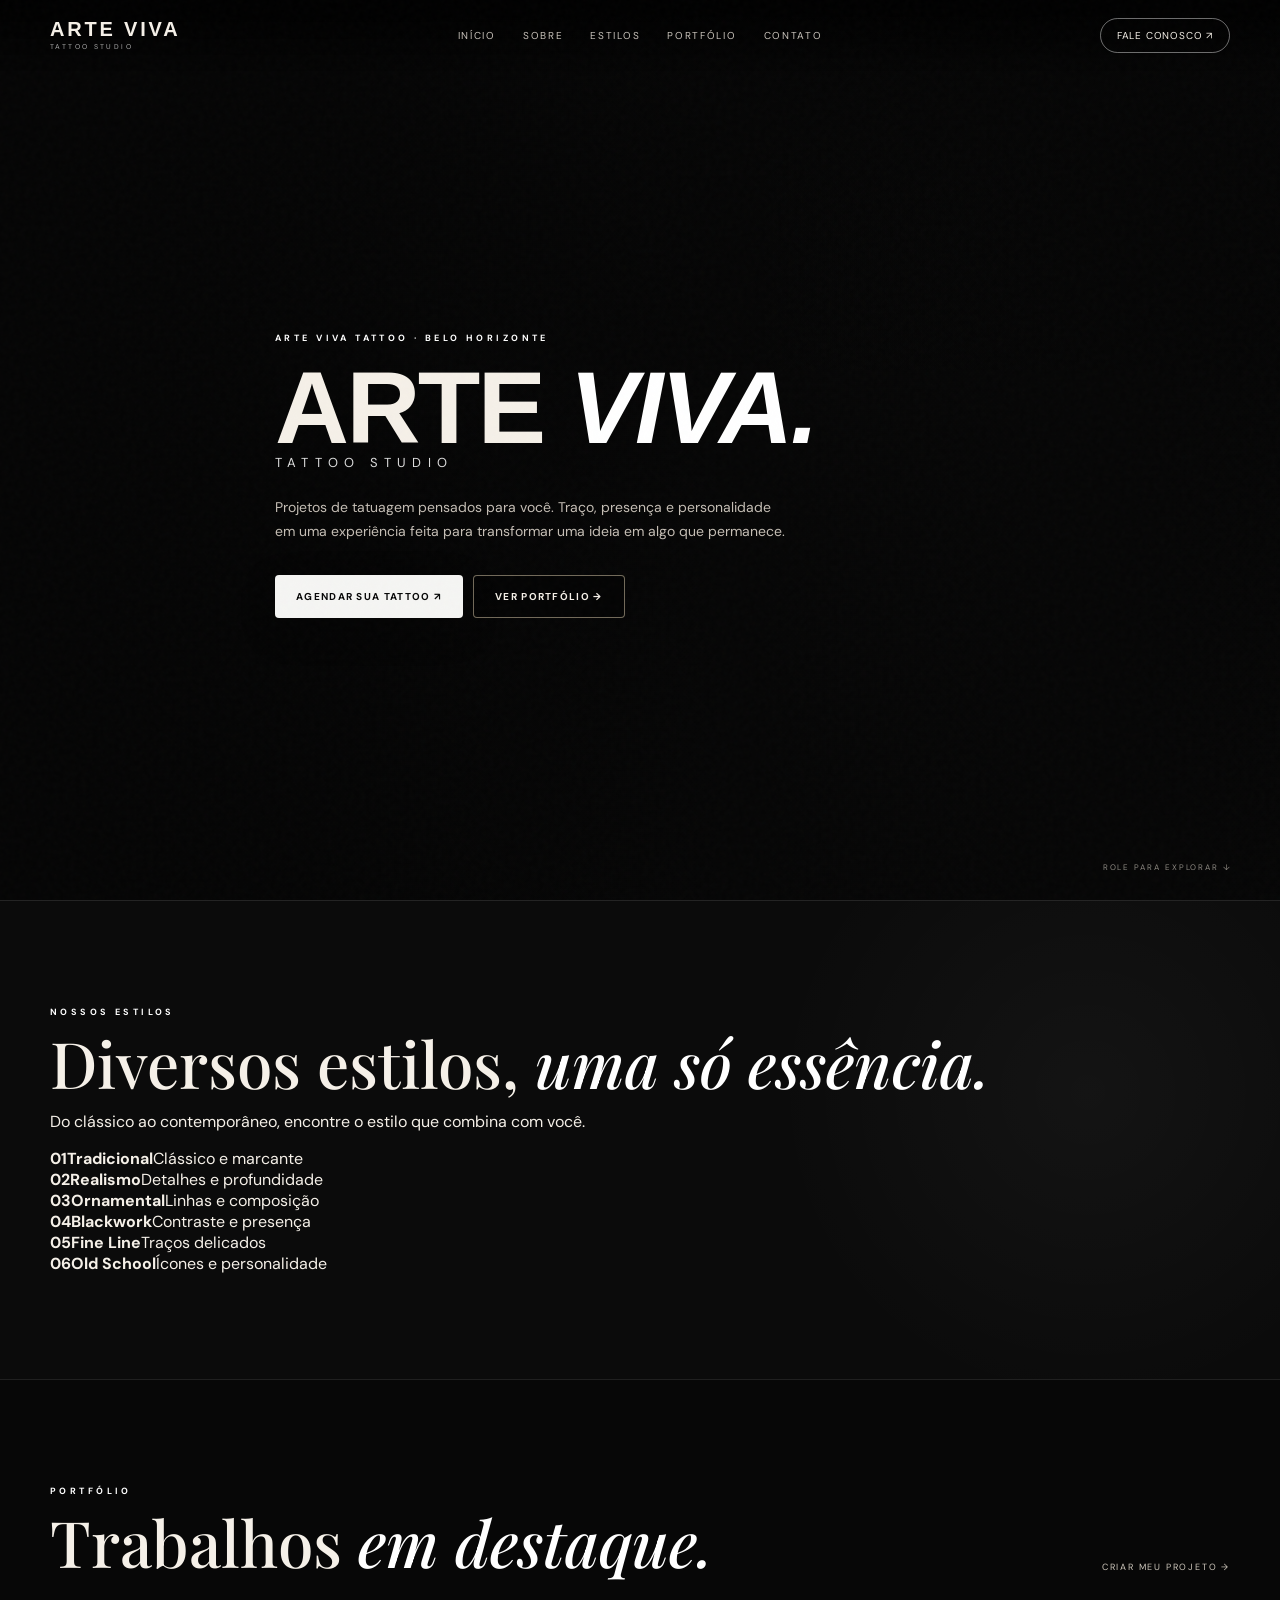
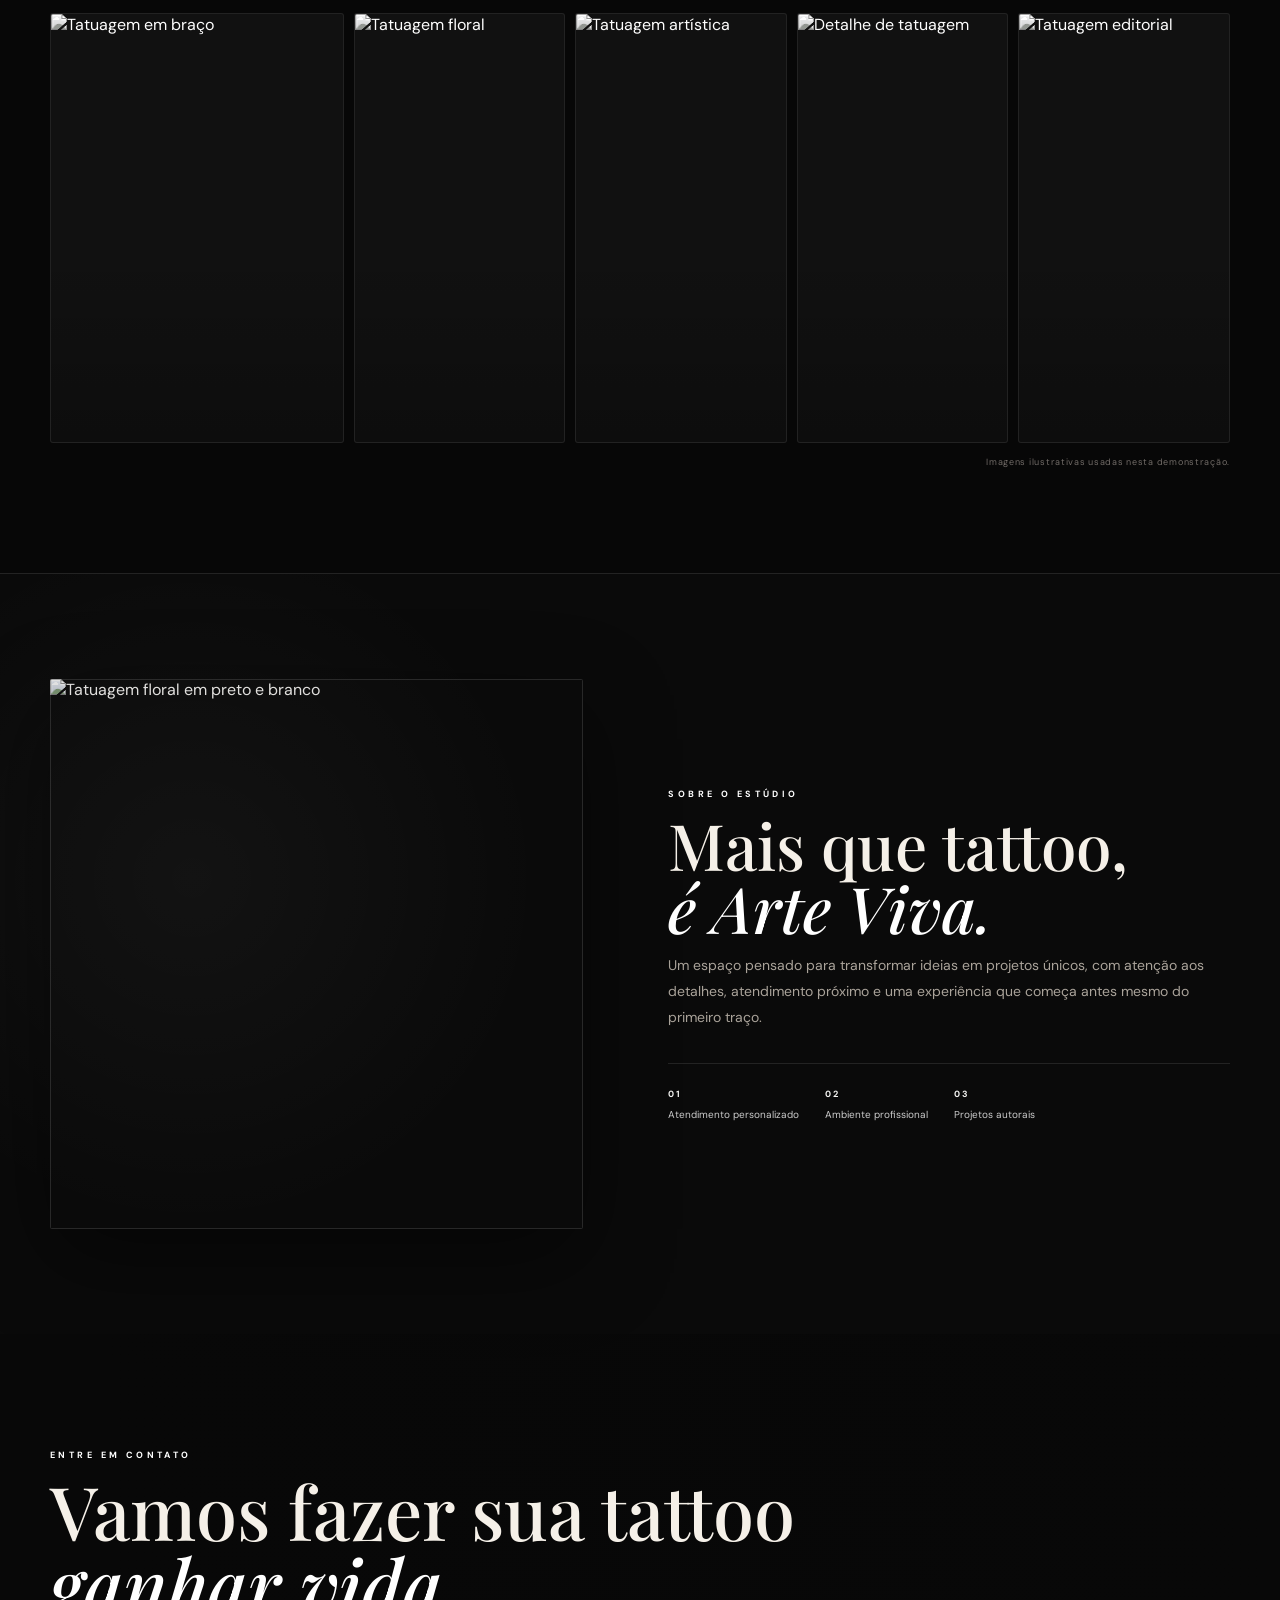
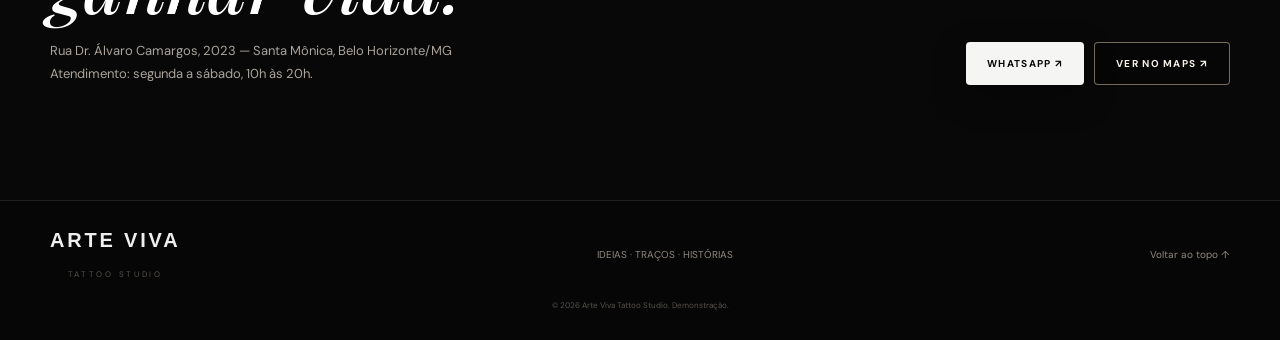
==== commit f808f763: "feat: add GSAP motion system" ====
--- a/index.html
+++ b/index.html
@@ -46,7 +46,7 @@
 </div></section>
 
 <section class="about section" id="sobre"><div class="wrap about-grid">
-<div class="about-image"><img src="assets/about.svg" alt="Ambiente de estúdio de tatuagem"></div>
+<div class="about-image"><img src="https://images.unsplash.com/photo-1559577638-ccfeeb3eca64?auto=format&fit=crop&q=92&w=1400" alt="Tatuagem floral em preto e branco" loading="lazy"></div>
 <div class="about-copy"><p class="kicker">SOBRE O ESTÚDIO</p><h2>Mais que tattoo,<br><em>é Arte Viva.</em></h2>
 <p>Um espaço pensado para transformar ideias em projetos únicos, com atenção aos detalhes, atendimento próximo e uma experiência que começa antes mesmo do primeiro traço.</p>
 <div class="facts"><span><b>01</b>Atendimento personalizado</span><span><b>02</b>Ambiente profissional</span><span><b>03</b>Projetos autorais</span></div></div>
@@ -58,5 +58,9 @@
 </div></section>
 </main>
 <footer class="footer"><div class="wrap footer-inner"><a class="brand" href="#inicio"><strong>ARTE VIVA</strong><small>TATTOO STUDIO</small></a><p>IDEIAS · TRAÇOS · HISTÓRIAS</p><a href="#inicio">Voltar ao topo ↑</a></div><small>© 2026 Arte Viva Tattoo Studio. Demonstração.</small></footer>
-<script src="script.js"></script>
+<script src="https://cdn.jsdelivr.net/npm/gsap@3.13.0/dist/gsap.min.js"></script>
+  <script src="https://cdn.jsdelivr.net/npm/gsap@3.13.0/dist/ScrollTrigger.min.js"></script>
+  <script src="https://cdn.jsdelivr.net/npm/gsap@3.13.0/dist/ScrollToPlugin.min.js"></script>
+  <script src="gsap-animations.js"></script>
+  <script src="script.js"></script>
 </body></html>
